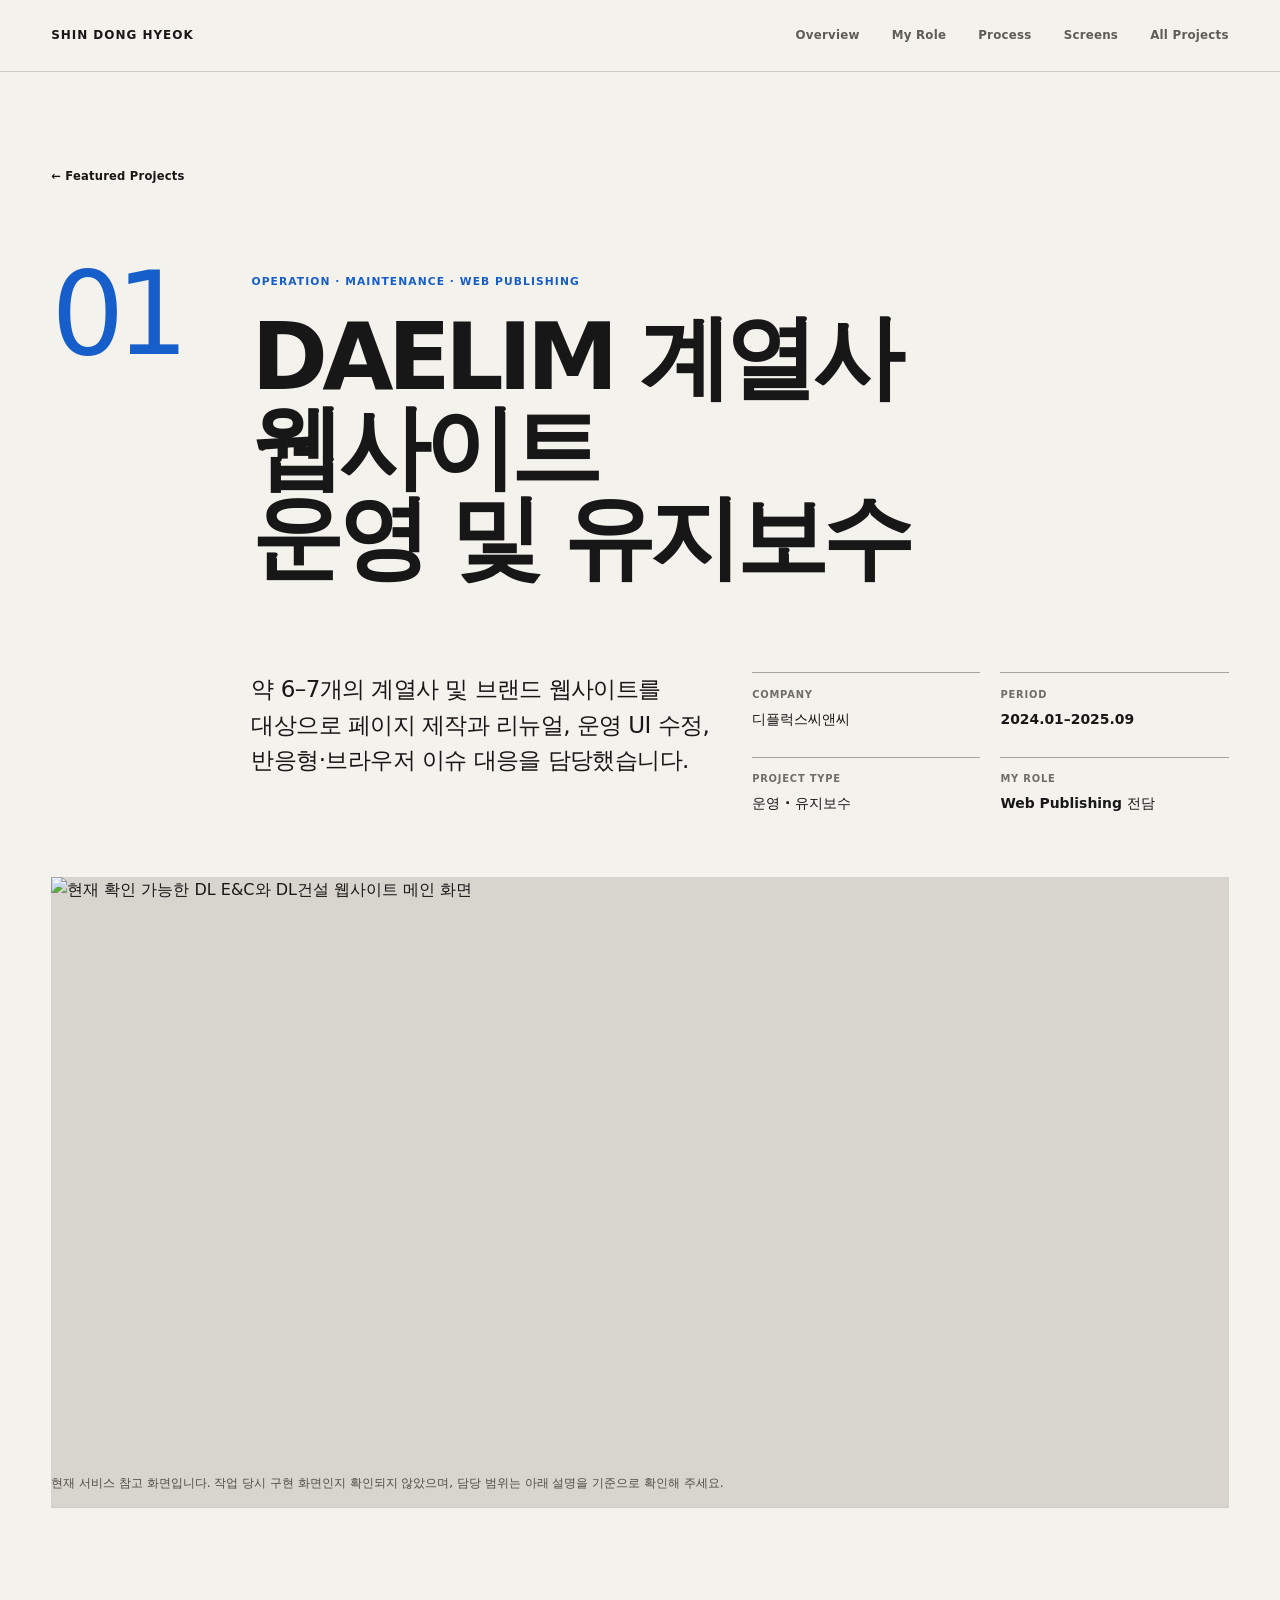
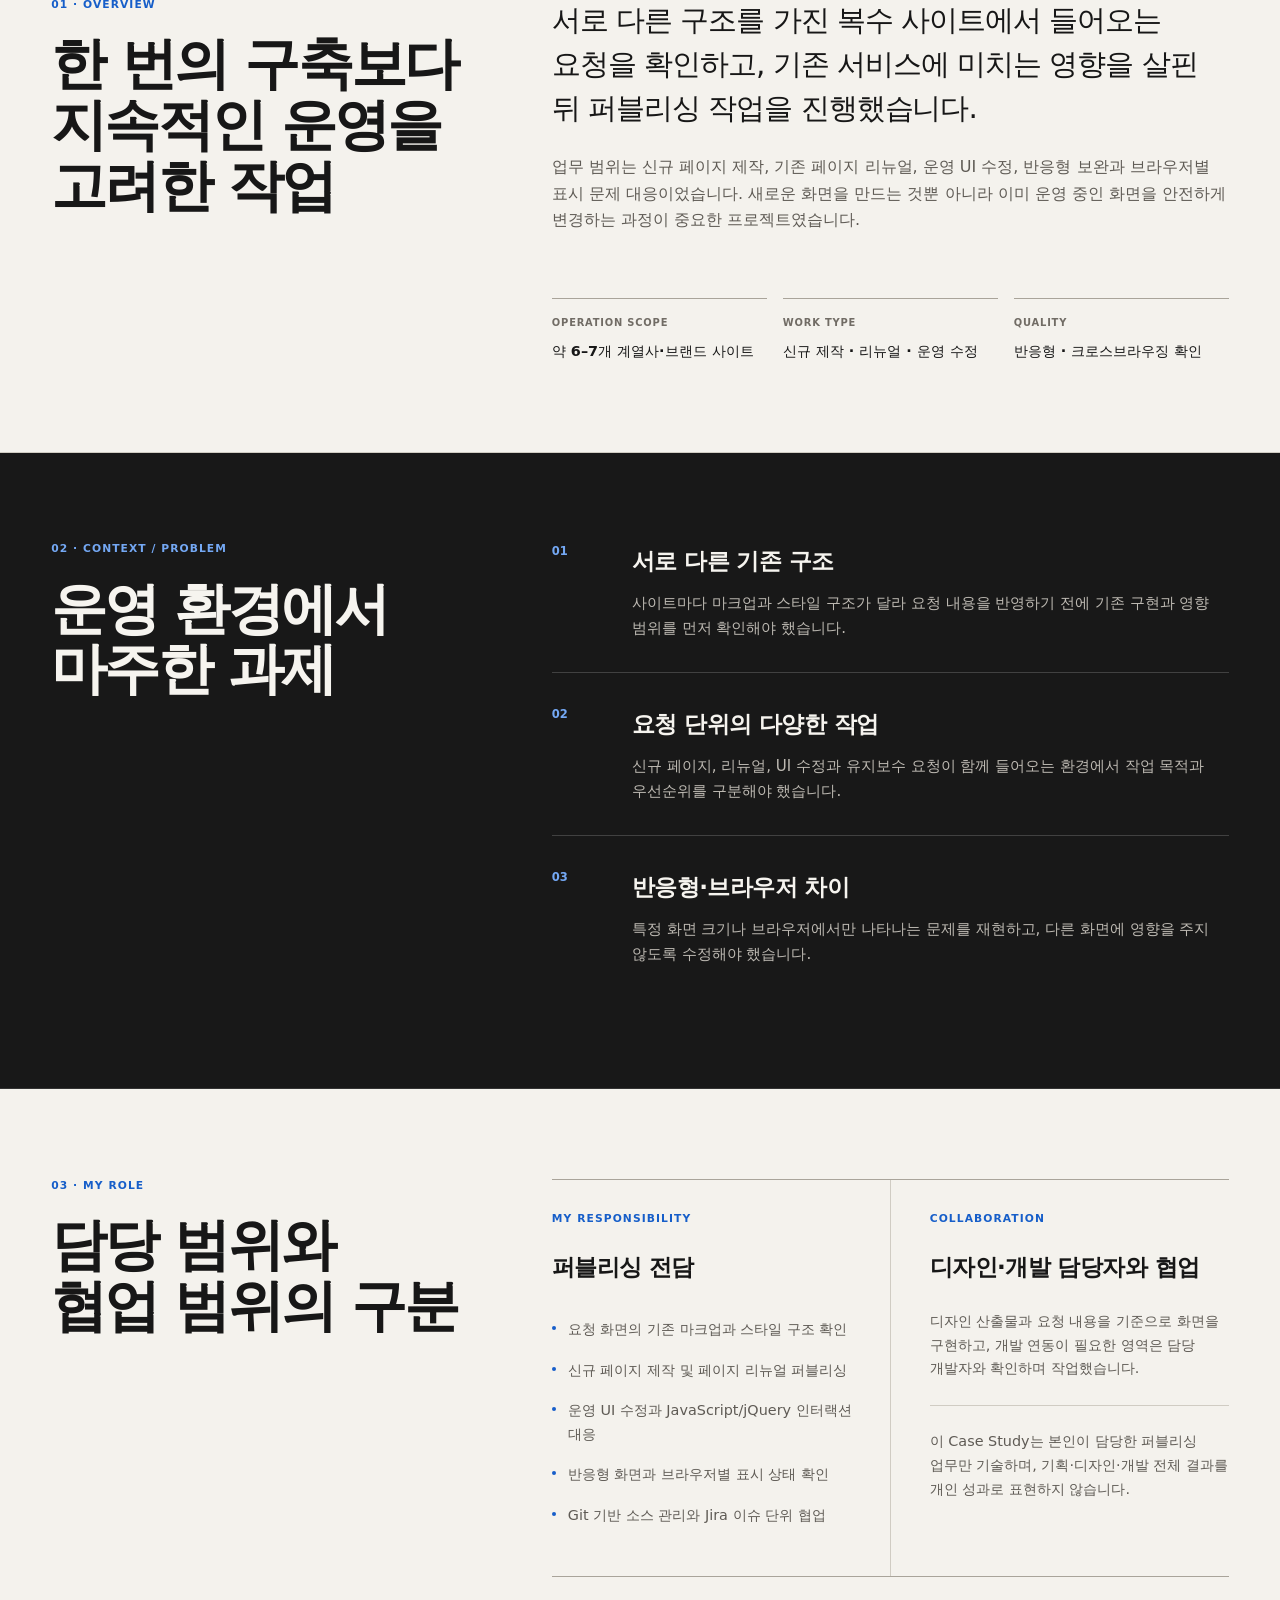
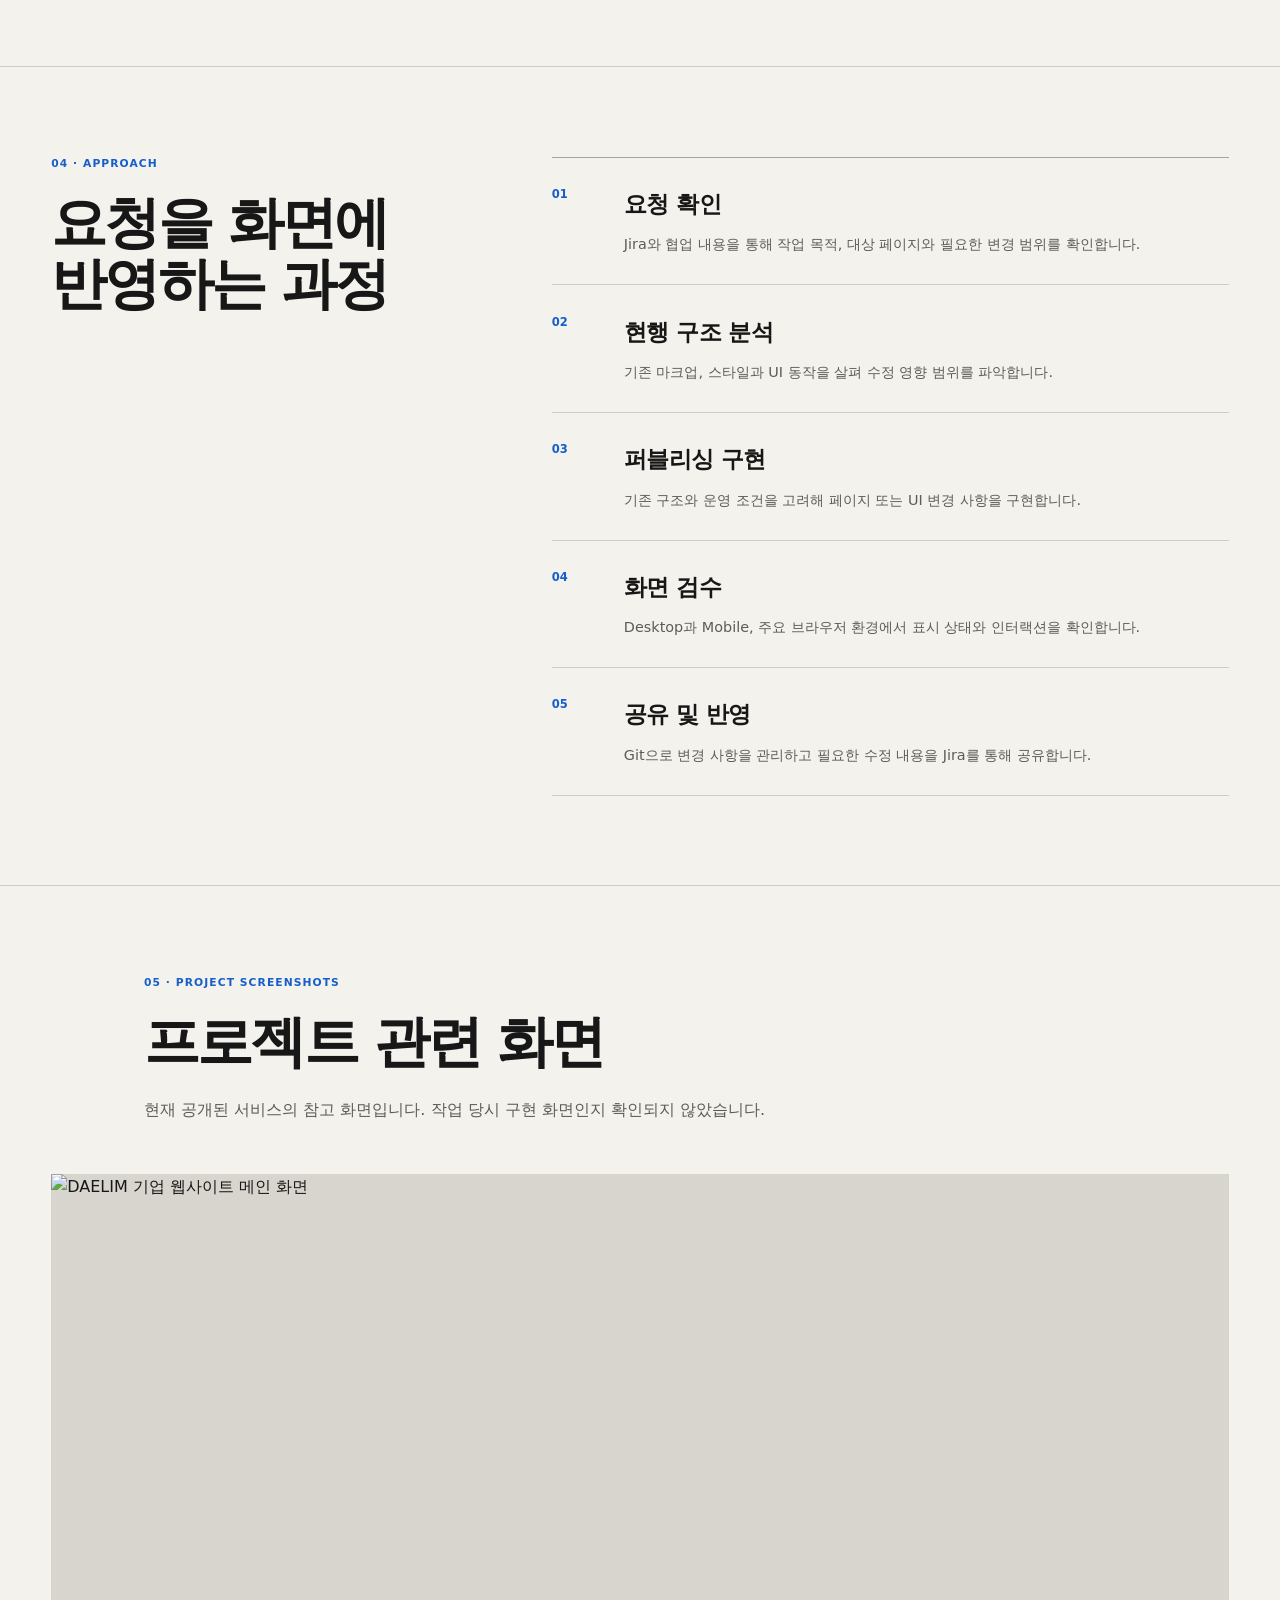
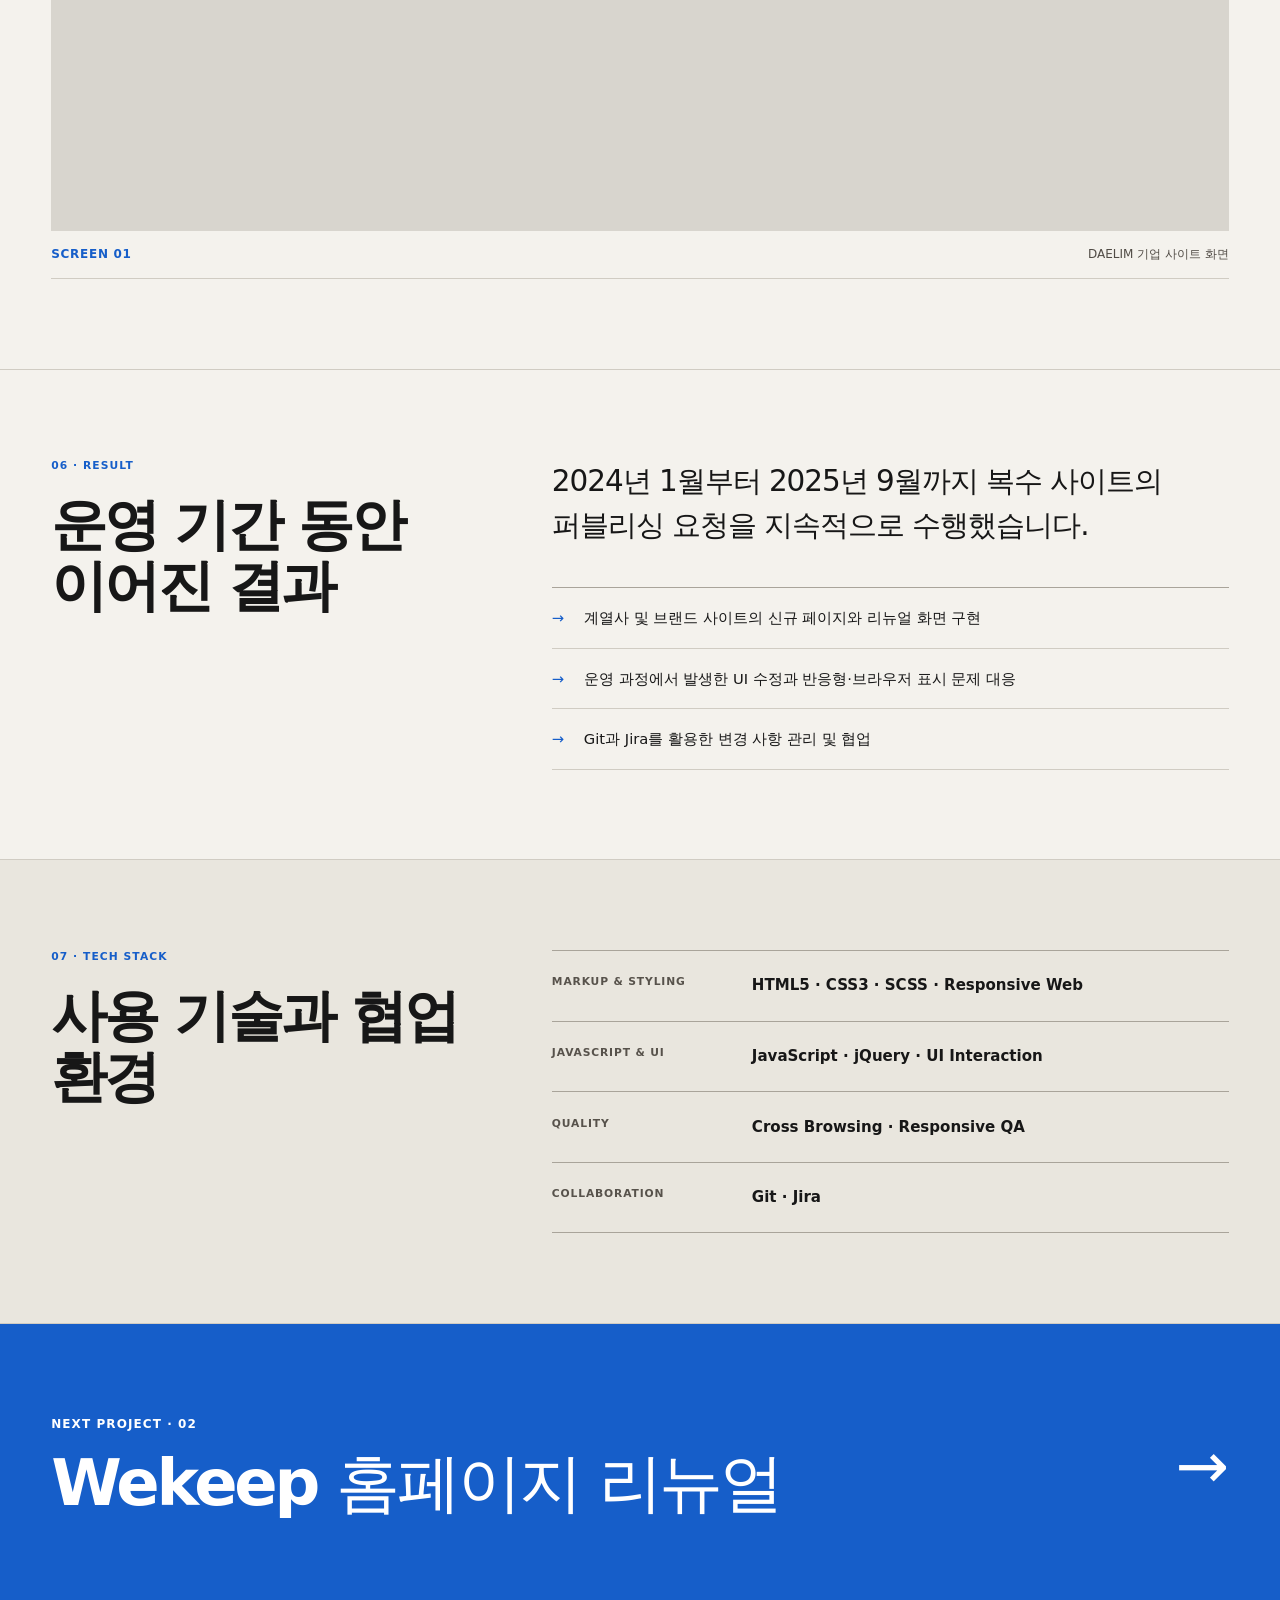
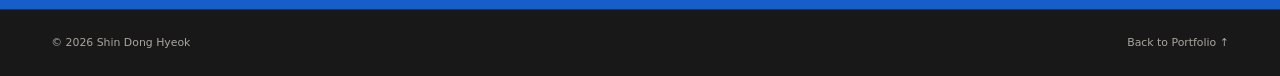
==== projects/dealim.html @ b8b217c2 "v1.0 - Portfolio renewal" ====
<!doctype html>
<html lang="ko" class="no-js">
<head>
  <meta charset="utf-8">
  <meta name="viewport" content="width=device-width, initial-scale=1">
  <title>DAELIM 계열사 웹사이트 운영 및 유지보수 | 신동혁 포트폴리오</title>
  <meta name="description" content="약 6–7개의 DAELIM 계열사 및 브랜드 웹사이트에서 운영 퍼블리싱, 신규 페이지 제작, 리뉴얼, UI 수정과 브라우저 이슈 대응을 담당한 사례입니다.">
  <meta name="robots" content="index,follow,max-image-preview:large">
  <meta name="theme-color" content="#f5f3ee">
  <link rel="canonical" href="https://madebyele.github.io/projects/dealim.html">
  <meta property="og:title" content="DAELIM 계열사 웹사이트 운영 및 유지보수">
  <meta property="og:description" content="복수 사이트의 운영 퍼블리싱과 UI 이슈 대응 사례">
  <meta property="og:type" content="article">
  <meta property="og:url" content="https://madebyele.github.io/projects/dealim.html">
  <meta property="og:site_name" content="신동혁 Web Publisher Portfolio">
  <meta property="og:locale" content="ko_KR">
  <meta property="og:image" content="https://madebyele.github.io/assets/pj001.jpg">
  <meta property="og:image:width" content="1600">
  <meta property="og:image:height" content="792">
  <meta property="og:image:alt" content="DAELIM 계열사 웹사이트 운영 프로젝트 대표 화면">
  <meta name="twitter:card" content="summary_large_image">
  <meta name="twitter:title" content="DAELIM 계열사 웹사이트 운영 및 유지보수">
  <meta name="twitter:description" content="운영 퍼블리싱, 페이지 제작과 리뉴얼, UI 및 브라우저 이슈 대응 사례">
  <meta name="twitter:image" content="https://madebyele.github.io/assets/pj001.jpg">
  <meta name="twitter:image:alt" content="DAELIM 계열사 웹사이트 운영 프로젝트 대표 화면">
  <link rel="icon" href="../favicon.ico">
  <link rel="preconnect" href="https://cdn.jsdelivr.net" crossorigin>
  <link rel="stylesheet" href="https://cdn.jsdelivr.net/gh/orioncactus/pretendard@v1.3.9/dist/web/variable/pretendardvariable.min.css">
  <link rel="stylesheet" href="../css/projects.css?v=20260923">
  <script>document.documentElement.classList.replace('no-js', 'js');</script>
  <script type="application/ld+json">
  {
    "@context": "https://schema.org",
    "@type": "CreativeWork",
    "name": "DAELIM 계열사 웹사이트 운영 및 유지보수",
    "url": "https://madebyele.github.io/projects/dealim.html",
    "description": "DAELIM 계열사 및 브랜드 웹사이트 운영 퍼블리싱 사례",
    "image": "https://madebyele.github.io/assets/pj001.jpg",
    "dateCreated": "2024-01",
    "dateModified": "2026-09-21",
    "inLanguage": "ko-KR",
    "keywords": ["웹 퍼블리싱", "운영 유지보수", "SCSS", "반응형", "크로스브라우징", "jQuery"],
    "author": {"@type": "Person", "name": "신동혁", "url": "https://madebyele.github.io/"}
  }
  </script>
</head>
<body class="case-study case-study--daelim">
  <a class="skip-nav" href="#project-content">본문 바로가기</a>

  <header class="case-header" id="mainNav">
    <div class="case-container case-header__inner">
      <a class="case-logo" href="../index.html" aria-label="신동혁 포트폴리오 홈">SHIN DONG HYEOK</a>
      <nav class="case-nav" aria-label="프로젝트 페이지 메뉴">
        <a href="#overview">Overview</a><a href="#role">My Role</a><a href="#process">Process</a><a href="#screens">Screens</a><a href="../index.html#featured">All Projects</a>
      </nav>
      <button class="nav-hamburger" id="hamburger" type="button" aria-expanded="false" aria-controls="navDrawer" aria-label="메뉴 열기"><span aria-hidden="true"></span><span aria-hidden="true"></span><span aria-hidden="true"></span></button>
    </div>
  </header>
  <nav class="nav-drawer" id="navDrawer" aria-label="모바일 프로젝트 메뉴" aria-hidden="true" inert>
    <div class="case-container"><ul><li><a href="#overview">Overview</a></li><li><a href="#role">My Role</a></li><li><a href="#process">Process</a></li><li><a href="#screens">Screens</a></li><li><a href="../index.html#featured">All Projects</a></li></ul></div>
  </nav>

  <main id="project-content">
    <section class="case-hero" aria-labelledby="case-title">
      <div class="case-container">
        <a class="case-back" href="../index.html#featured">← Featured Projects</a>
        <div class="case-hero__heading">
          <p class="case-number" aria-label="Featured project 01">01</p>
          <div><p class="case-eyebrow">Operation · Maintenance · Web Publishing</p><h1 id="case-title">DAELIM 계열사 웹사이트<br>운영 및 유지보수</h1></div>
        </div>
        <div class="case-hero__summary">
          <p>약 6–7개의 계열사 및 브랜드 웹사이트를 대상으로 페이지 제작과 리뉴얼, 운영 UI 수정, 반응형·브라우저 이슈 대응을 담당했습니다.</p>
          <dl class="case-meta" aria-label="프로젝트 기본 정보"><div><dt>Company</dt><dd>디플럭스씨앤씨</dd></div><div><dt>Period</dt><dd><time datetime="2024-01">2024.01</time>–<time datetime="2025-09">2025.09</time></dd></div><div><dt>Project Type</dt><dd>운영 · 유지보수</dd></div><div><dt>My Role</dt><dd>Web Publishing 전담</dd></div></dl>
        </div>
      </div>
      <figure class="case-hero__visual case-container-wide fade-up"><img src="../assets/pj001.jpg" width="1600" height="792" alt="현재 확인 가능한 DL E&amp;C와 DL건설 웹사이트 메인 화면" fetchpriority="high" decoding="async"><figcaption>현재 서비스 참고 화면입니다. 작업 당시 구현 화면인지 확인되지 않았으며, 담당 범위는 아래 설명을 기준으로 확인해 주세요.</figcaption></figure>
    </section>

    <section class="case-section" id="overview" aria-labelledby="overview-title">
      <div class="case-container case-section__grid">
        <div class="case-section__heading fade-up"><p class="case-section__index">01 · Overview</p><h2 id="overview-title">한 번의 구축보다<br>지속적인 운영을 고려한 작업</h2></div>
        <div class="case-section__content fade-up"><p class="case-lead">서로 다른 구조를 가진 복수 사이트에서 들어오는 요청을 확인하고, 기존 서비스에 미치는 영향을 살핀 뒤 퍼블리싱 작업을 진행했습니다.</p><p>업무 범위는 신규 페이지 제작, 기존 페이지 리뉴얼, 운영 UI 수정, 반응형 보완과 브라우저별 표시 문제 대응이었습니다. 새로운 화면을 만드는 것뿐 아니라 이미 운영 중인 화면을 안전하게 변경하는 과정이 중요한 프로젝트였습니다.</p><dl class="overview-facts"><div><dt>Operation Scope</dt><dd>약 6–7개 계열사·브랜드 사이트</dd></div><div><dt>Work Type</dt><dd>신규 제작 · 리뉴얼 · 운영 수정</dd></div><div><dt>Quality</dt><dd>반응형 · 크로스브라우징 확인</dd></div></dl></div>
      </div>
    </section>

    <section class="case-section case-section--dark" aria-labelledby="context-title">
      <div class="case-container case-section__grid">
        <div class="case-section__heading fade-up"><p class="case-section__index">02 · Context / Problem</p><h2 id="context-title">운영 환경에서 마주한 과제</h2></div>
        <ol class="challenge-list fade-up"><li><span>01</span><div><h3>서로 다른 기존 구조</h3><p>사이트마다 마크업과 스타일 구조가 달라 요청 내용을 반영하기 전에 기존 구현과 영향 범위를 먼저 확인해야 했습니다.</p></div></li><li><span>02</span><div><h3>요청 단위의 다양한 작업</h3><p>신규 페이지, 리뉴얼, UI 수정과 유지보수 요청이 함께 들어오는 환경에서 작업 목적과 우선순위를 구분해야 했습니다.</p></div></li><li><span>03</span><div><h3>반응형·브라우저 차이</h3><p>특정 화면 크기나 브라우저에서만 나타나는 문제를 재현하고, 다른 화면에 영향을 주지 않도록 수정해야 했습니다.</p></div></li></ol>
      </div>
    </section>

    <section class="case-section" id="role" aria-labelledby="role-title">
      <div class="case-container case-section__grid">
        <div class="case-section__heading fade-up"><p class="case-section__index">03 · My Role</p><h2 id="role-title">담당 범위와<br>협업 범위의 구분</h2></div>
        <div class="role-boundary fade-up"><section><p class="boundary-label">My Responsibility</p><h3>퍼블리싱 전담</h3><ul><li>요청 화면의 기존 마크업과 스타일 구조 확인</li><li>신규 페이지 제작 및 페이지 리뉴얼 퍼블리싱</li><li>운영 UI 수정과 JavaScript/jQuery 인터랙션 대응</li><li>반응형 화면과 브라우저별 표시 상태 확인</li><li>Git 기반 소스 관리와 Jira 이슈 단위 협업</li></ul></section><section><p class="boundary-label">Collaboration</p><h3>디자인·개발 담당자와 협업</h3><p>디자인 산출물과 요청 내용을 기준으로 화면을 구현하고, 개발 연동이 필요한 영역은 담당 개발자와 확인하며 작업했습니다.</p><p class="boundary-note">이 Case Study는 본인이 담당한 퍼블리싱 업무만 기술하며, 기획·디자인·개발 전체 결과를 개인 성과로 표현하지 않습니다.</p></section></div>
      </div>
    </section>

    <section class="case-section" id="process" aria-labelledby="process-title">
      <div class="case-container case-section__grid"><div class="case-section__heading fade-up"><p class="case-section__index">04 · Approach</p><h2 id="process-title">요청을 화면에 반영하는 과정</h2></div><ol class="process-list fade-up"><li><span>01</span><div><h3>요청 확인</h3><p>Jira와 협업 내용을 통해 작업 목적, 대상 페이지와 필요한 변경 범위를 확인합니다.</p></div></li><li><span>02</span><div><h3>현행 구조 분석</h3><p>기존 마크업, 스타일과 UI 동작을 살펴 수정 영향 범위를 파악합니다.</p></div></li><li><span>03</span><div><h3>퍼블리싱 구현</h3><p>기존 구조와 운영 조건을 고려해 페이지 또는 UI 변경 사항을 구현합니다.</p></div></li><li><span>04</span><div><h3>화면 검수</h3><p>Desktop과 Mobile, 주요 브라우저 환경에서 표시 상태와 인터랙션을 확인합니다.</p></div></li><li><span>05</span><div><h3>공유 및 반영</h3><p>Git으로 변경 사항을 관리하고 필요한 수정 내용을 Jira를 통해 공유합니다.</p></div></li></ol></div>
    </section>

    <section class="case-section case-screens" id="screens" aria-labelledby="screens-title">
      <div class="case-container case-section__heading case-section__heading--wide fade-up"><p class="case-section__index">05 · Project Screenshots</p><h2 id="screens-title">프로젝트 관련 화면</h2><p>현재 공개된 서비스의 참고 화면입니다. 작업 당시 구현 화면인지 확인되지 않았습니다.</p></div>
      <div class="case-container-wide screen-list"><figure class="screen-figure fade-up"><img src="../assets/pj002.jpg" width="1600" height="892" alt="DAELIM 기업 웹사이트 메인 화면" loading="lazy" decoding="async"><figcaption><span>Screen 01</span>DAELIM 기업 사이트 화면</figcaption></figure></div>
    </section>
    <section class="case-section" aria-labelledby="result-title"><div class="case-container case-section__grid"><div class="case-section__heading fade-up"><p class="case-section__index">06 · Result</p><h2 id="result-title">운영 기간 동안 이어진 결과</h2></div><div class="case-section__content fade-up"><p class="case-lead">2024년 1월부터 2025년 9월까지 복수 사이트의 퍼블리싱 요청을 지속적으로 수행했습니다.</p><ul class="result-list"><li>계열사 및 브랜드 사이트의 신규 페이지와 리뉴얼 화면 구현</li><li>운영 과정에서 발생한 UI 수정과 반응형·브라우저 표시 문제 대응</li><li>Git과 Jira를 활용한 변경 사항 관리 및 협업</li></ul></div></div></section>

    <section class="case-section case-section--muted" aria-labelledby="stack-title"><div class="case-container case-section__grid"><div class="case-section__heading fade-up"><p class="case-section__index">07 · Tech Stack</p><h2 id="stack-title">사용 기술과 협업 환경</h2></div><dl class="stack-list fade-up"><div><dt>Markup &amp; Styling</dt><dd>HTML5 · CSS3 · SCSS · Responsive Web</dd></div><div><dt>JavaScript &amp; UI</dt><dd>JavaScript · jQuery · UI Interaction</dd></div><div><dt>Quality</dt><dd>Cross Browsing · Responsive QA</dd></div><div><dt>Collaboration</dt><dd>Git · Jira</dd></div></dl></div></section>


    <nav class="next-case" aria-label="다음 프로젝트"><a class="case-container" href="./wekeep.html"><span>Next Project · 02</span><strong>Wekeep 홈페이지 리뉴얼</strong><i aria-hidden="true">→</i></a></nav>
  </main>

  <footer class="case-footer"><div class="case-container"><p>© <time class="current-year" datetime="2026">2026</time> Shin Dong Hyeok</p><a href="../index.html">Back to Portfolio ↑</a></div></footer>
  <script src="../js/projects.js?v=20260923"></script>
</body>
</html>
---- css/projects.css ----
@charset "UTF-8";
/* 26.02.26 New ver */

/* ══ TOKENS ══ */
*,
*::before,
*::after{
  box-sizing:border-box;
  margin:0;
  padding:0;
}
img,
svg{
  display:block;
  max-width:100%;
}
a{color:inherit}
:root{
  --bg:#f7fbff;
  --bg2:#eef7ff;
  --surface:#ffffff;
  --surface2:#edf7ff;
  --border:#d7e8f7;
  --accent:#0b6fae;
  --accent2:#1674a5;
  --focus:#6d28d9;
  --text:#18324a;
  --muted:#4d687f;
  --dim:#526f88;
  --font:'Pretendard Variable',Pretendard,-apple-system,BlinkMacSystemFont,system-ui,sans-serif;
  --mono:var(--font);
  --sans:var(--font);
  --display:var(--font);
  --px:clamp(1rem,4vw,3rem);
  --nav-h:60px;
}
html{scroll-behavior:smooth}
body{
  min-width:280px;
  overflow-x:hidden;
  background:var(--bg);
  color:var(--text);
  font-family:var(--sans);
  font-weight:300;
  line-height:1.7;
}
/* 키보드 접근성 */
.skip-nav{
  position:fixed;
  top:-100px;
  left:16px;
  z-index:10000;
  padding:.65rem 1rem;
  background:var(--accent);
  color:#fff;
  border-radius:6px;
  text-decoration:none;
  font-weight:700;
  transition:top .2s ease;
}
.skip-nav:focus{top:16px}
:where(a,button):focus-visible{
  outline:3px solid var(--focus);
  outline-offset:3px;
  border-radius:2px;
}
.nav-drawer ul a,footer span{font-weight:700}

/* ══ NAV ══ */
#mainNav{position:fixed;top:0;left:0;right:0;height:var(--nav-h);z-index:500;display:flex;justify-content:space-between;align-items:center;padding:0 var(--px);backdrop-filter:blur(14px);-webkit-backdrop-filter:blur(14px);background:rgba(255,255,255,.9);border-bottom:1px solid var(--border)}
.nav-hamburger{display:none;flex-direction:column;justify-content:center;gap:5px;width:36px;height:36px;cursor:pointer;background:none;border:none;padding:4px;z-index:301;flex-shrink:0}
.nav-hamburger span{display:block;height:2px;background:var(--text);border-radius:2px;transition:transform .3s,opacity .3s;transform-origin:center}
.nav-hamburger span:nth-child(1){width:24px}.nav-hamburger span:nth-child(2){width:18px}.nav-hamburger span:nth-child(3){width:24px}
.nav-hamburger.open span:nth-child(1){transform:translateY(7px) rotate(45deg);width:24px}
.nav-hamburger.open span:nth-child(2){opacity:0}
.nav-hamburger.open span:nth-child(3){transform:translateY(-7px) rotate(-45deg);width:24px}
.nav-drawer{display:none;position:fixed;top:var(--nav-h);left:0;right:0;bottom:0;overflow-y:auto;background:rgba(255,255,255,.98);border-bottom:1px solid var(--border);z-index:490;padding:1.5rem var(--px) 2.5rem;transform:translateY(-10px);opacity:0;transition:transform .3s,opacity .3s;pointer-events:none}
.nav-drawer.open{transform:translateY(0);opacity:1;pointer-events:all}
.nav-drawer ul{list-style:none;display:flex;flex-direction:column}
.nav-drawer ul li{border-bottom:1px solid var(--border)}.nav-drawer ul li:last-child{border-bottom:none}
.nav-drawer ul a{display:block;font-family:var(--mono);font-size:.85rem;color:var(--muted);text-decoration:none;letter-spacing:.12em;text-transform:uppercase;padding:1rem 0;transition:color .2s}
.nav-drawer ul a:hover{color:var(--accent)}

/* ══ FOOTER ══ */
footer{border-top:1px solid var(--border);padding:1.4rem var(--px);display:flex;justify-content:space-between;align-items:center;flex-wrap:wrap;gap:.5rem}
footer span{font-family:var(--mono);font-size:clamp(.58rem,1.2vw,.67rem);color:var(--dim);letter-spacing:.07em}

/* ══ FADE-UP ══ */
.fade-up.visible{animation:case-reveal .6s ease both}
@keyframes case-reveal{from{opacity:.65;transform:translateY(8px)}to{opacity:1;transform:none}}

/* 사용자 모션 설정 존중 */
@media (prefers-reduced-motion: reduce){
  html{scroll-behavior:auto}
  *,
  *::before,
  *::after{
    animation-duration:.01ms!important;
    animation-iteration-count:1!important;
    transition-duration:.01ms!important;
  }
  .fade-up.visible{animation:none}
}

/* ══ RESPONSIVE ══ */
@media(max-width:1023px){
  :root{--nav-h:56px}
  .nav-hamburger{display:flex}.nav-drawer{display:block}
}

/* ══════════════════════════════════════════════════════════════
   FEATURED PROJECT CASE STUDY — editorial detail page template
   Shared by DAELIM, Wekeep and Logistong detail pages.
   ══════════════════════════════════════════════════════════════ */
.case-study{
  --case-bg:#f4f2ed;
  --case-surface:#faf9f5;
  --case-muted:#e9e6de;
  --case-text:#171717;
  --case-sub:#5f5b55;
  --case-dim:#716c65;
  --case-line:#d0ccc3;
  --case-line-strong:#a9a49a;
  --case-accent:#165ec9;
  --case-dark:#181818;
  --case-inverse:#f6f4ef;
  --case-gutter:clamp(1.25rem,4vw,4rem);
  --case-section:clamp(4.5rem,7vw,7rem);
  background:var(--case-bg);
  color:var(--case-text);
  font-family:var(--font);
  font-weight:400;
  line-height:1.65;
}
.case-study::before{display:none}
.case-study *{box-sizing:border-box}
.case-study img{max-width:100%}
.case-study a{color:inherit}
.case-study :where(section,[id]){scroll-margin-top:6rem}
.case-study :focus-visible{outline:2px solid var(--case-accent);outline-offset:5px}
.case-study .next-case a:focus-visible{outline:3px solid #fff;outline-offset:-8px}
.case-study .case-container{width:min(100% - (var(--case-gutter) * 2),1440px);margin-inline:auto}
.case-study .case-container-wide{width:min(100% - (var(--case-gutter) * 2),1600px);margin-inline:auto}

/* header */
body.case-study #mainNav.case-header{
  position:sticky;top:0;z-index:100;height:72px;padding:0;
  background:rgba(244,242,237,.96);border-bottom:1px solid var(--case-line);
  backdrop-filter:blur(10px);box-shadow:none;
}
.case-header__inner{height:100%;display:flex;align-items:center;justify-content:space-between;gap:2rem}
.case-logo{font-size:.75rem;font-weight:700;letter-spacing:.08em;text-decoration:none;white-space:nowrap}
.case-nav{display:flex;align-items:center;gap:clamp(1.5rem,2.5vw,2.75rem)}
.case-nav a{position:relative;font-size:.74rem;font-weight:600;letter-spacing:.02em;text-decoration:none;color:var(--case-sub)}
.case-nav a::after{content:"";position:absolute;right:0;bottom:-.45rem;left:0;height:1px;background:currentColor;transform:scaleX(0);transform-origin:right;transition:transform .25s ease}
.case-nav a:hover{color:var(--case-text)}
.case-nav a:hover::after,.case-nav a:focus-visible::after{transform:scaleX(1);transform-origin:left}
.case-study .nav-hamburger{display:none;color:var(--case-text)}
.case-study .nav-hamburger span{background:currentColor}
body.case-study .nav-drawer{top:72px;background:var(--case-bg);border-bottom:1px solid var(--case-line);box-shadow:none}
body.case-study .nav-drawer ul{padding:1rem 0 1.5rem}
body.case-study .nav-drawer a{font-family:var(--font);font-size:1.1rem;font-weight:600;color:var(--case-text);border-color:var(--case-line);text-transform:none;letter-spacing:-.02em}

/* project hero */
.case-hero{padding:clamp(3rem,7vw,7rem) 0 0}
.case-back{display:inline-block;margin-bottom:clamp(3rem,7vw,6rem);font-size:.72rem;font-weight:650;letter-spacing:.02em;text-decoration:none;color:var(--case-sub)}
.case-back:hover{text-decoration:underline;text-underline-offset:.35em}
.case-hero__heading{display:grid;grid-template-columns:repeat(12,minmax(0,1fr));gap:0 1.5rem;align-items:start}
.case-number{grid-column:1/3;margin:-.06em 0 0;color:var(--case-accent);font-size:clamp(4.5rem,9vw,9rem);font-weight:300;line-height:.8;letter-spacing:-.075em;font-variant-numeric:tabular-nums}
.case-hero__heading>div{grid-column:3/13}
.case-eyebrow,.case-section__index,.boundary-label{margin:0 0 1.4rem;color:var(--case-accent);font-size:.67rem;font-weight:700;line-height:1.3;letter-spacing:.1em;text-transform:uppercase}
.case-hero h1{max-width:12ch;margin:0;font-size:clamp(3.4rem,7.2vw,7.7rem);font-weight:650;line-height:.98;letter-spacing:-.062em;word-break:keep-all}
.case-hero__summary{display:grid;grid-template-columns:repeat(12,minmax(0,1fr));gap:2rem 1.5rem;margin-top:clamp(4rem,7vw,7.5rem);padding-bottom:clamp(3rem,5vw,5rem)}
.case-hero__summary>p{grid-column:3/8;margin:0;font-size:clamp(1.15rem,1.8vw,1.65rem);font-weight:500;line-height:1.55;letter-spacing:-.025em;word-break:keep-all}
.case-meta{grid-column:8/13;display:grid;grid-template-columns:repeat(2,minmax(0,1fr));gap:1.75rem 1.25rem;margin:0}
.case-meta div{padding-top:.85rem;border-top:1px solid var(--case-line-strong)}
.case-meta dt{margin-bottom:.35rem;color:var(--case-dim);font-size:.62rem;font-weight:700;letter-spacing:.08em;text-transform:uppercase}
.case-meta dd{margin:0;font-size:.87rem;font-weight:550;line-height:1.45;word-break:keep-all}
.case-hero__visual{margin-bottom:0;background:#d8d5ce}
.case-hero__visual img{display:block;width:100%;height:auto;aspect-ratio:1600/792;object-fit:cover}
.case-study--wekeep .case-hero__visual img{aspect-ratio:1600/763;object-position:center top}
.case-study--logistong .case-hero__visual img{aspect-ratio:16/9;object-position:center top}
.case-hero__visual figcaption,.screen-figure figcaption{display:flex;justify-content:space-between;gap:1rem;margin:0;padding:.85rem 0;color:#514c46;font-size:.75rem;border-bottom:1px solid var(--case-line)}

/* shared section structure */
.case-section{padding:var(--case-section) 0;border-bottom:1px solid var(--case-line)}
.case-section--muted{background:var(--case-muted)}
.case-section--dark{background:var(--case-dark);color:var(--case-inverse);border-color:#333}
.case-section__grid{display:grid;grid-template-columns:repeat(12,minmax(0,1fr));gap:3rem 1.5rem}
.case-section__heading{grid-column:1/6}
.case-section__heading--wide{max-width:62rem}
.case-section__heading h2{max-width:12ch;margin:0;font-size:clamp(2.2rem,4.4vw,4.8rem);font-weight:620;line-height:1.08;letter-spacing:-.05em;word-break:keep-all}
.case-section__heading--wide h2{max-width:none}
.case-section__heading--wide>p:last-child{max-width:48rem;margin:1.5rem 0 0;color:var(--case-sub);font-size:1rem;word-break:keep-all}
.case-section__content{grid-column:6/13;max-width:55rem}
.case-section__content>p:not(.case-lead){max-width:45rem;margin:1.5rem 0 0;color:var(--case-sub);word-break:keep-all}
.case-lead{margin:0;font-size:clamp(1.3rem,2.3vw,2rem);font-weight:530;line-height:1.5;letter-spacing:-.035em;word-break:keep-all}
.case-section--dark .case-section__index{color:#74a8f4}
.case-section--dark p{color:#bdb9b2}

/* overview */
.overview-facts{display:grid;grid-template-columns:repeat(3,minmax(0,1fr));gap:1rem;margin:clamp(3rem,5vw,5rem) 0 0}
.overview-facts div{padding-top:1rem;border-top:1px solid var(--case-line-strong)}
.overview-facts dt{margin-bottom:.6rem;color:var(--case-dim);font-size:.62rem;font-weight:700;letter-spacing:.08em;text-transform:uppercase}
.overview-facts dd{margin:0;font-size:.9rem;font-weight:570;line-height:1.5;word-break:keep-all}

/* context / challenge */
.challenge-list{grid-column:6/13;margin:0;padding:0;list-style:none}
.challenge-list li{display:grid;grid-template-columns:4rem 1fr;gap:1rem;padding:2rem 0;border-top:1px solid #414141}
.challenge-list li:first-child{padding-top:0;border-top:0}
.challenge-list span,.process-list>li>span{color:#74a8f4;font-size:.72rem;font-weight:700;font-variant-numeric:tabular-nums}
.challenge-list h3,.process-list h3,.role-boundary h3{margin:0 0 .65rem;font-size:clamp(1.15rem,1.8vw,1.45rem);font-weight:620;letter-spacing:-.025em}
.challenge-list p{max-width:39rem;margin:0;font-size:.94rem;word-break:keep-all}

/* role boundary */
.role-boundary{grid-column:6/13;display:grid;grid-template-columns:repeat(2,minmax(0,1fr));border-top:1px solid var(--case-line-strong);border-bottom:1px solid var(--case-line-strong)}
.role-boundary>section{padding:2rem clamp(1.5rem,3vw,3rem) 2.5rem 0}
.role-boundary>section+section{padding-right:0;padding-left:clamp(1.5rem,3vw,3rem);border-left:1px solid var(--case-line)}
.role-boundary ul{margin:1.5rem 0 0;padding:0;list-style:none}
.role-boundary li{position:relative;padding:.52rem 0 .52rem 1rem;color:var(--case-sub);font-size:.9rem;word-break:keep-all}
.role-boundary li::before{content:"";position:absolute;top:1.02rem;left:0;width:4px;height:4px;background:var(--case-accent);border-radius:50%}
.role-boundary section>p:not(.boundary-label){margin:1.5rem 0 0;color:var(--case-sub);font-size:.9rem;word-break:keep-all}
.role-boundary .boundary-note{padding-top:1.5rem;border-top:1px solid var(--case-line)}

/* approach */
.process-list{grid-column:6/13;margin:0;padding:0;list-style:none;border-top:1px solid var(--case-line-strong)}
.process-list li{display:grid;grid-template-columns:3.5rem 1fr;gap:1rem;padding:1.7rem 0;border-bottom:1px solid var(--case-line)}
.process-list>li>span{color:var(--case-accent)}
.process-list p{max-width:38rem;margin:0;color:var(--case-sub);font-size:.9rem;word-break:keep-all}

/* result / evidence */
.result-list{margin:2.5rem 0 0;padding:0;list-style:none;border-top:1px solid var(--case-line-strong)}
.result-list li{padding:1.1rem 0;border-bottom:1px solid var(--case-line);font-size:.92rem;word-break:keep-all}
.result-list li::before{content:"→";display:inline-block;width:2rem;color:var(--case-accent)}
/* stack */
.stack-list{grid-column:6/13;margin:0}
.stack-list div{display:grid;grid-template-columns:11rem 1fr;gap:1.5rem;padding:1.4rem 0;border-top:1px solid var(--case-line-strong)}
.stack-list div:last-child{border-bottom:1px solid var(--case-line-strong)}
.stack-list dt{color:#57524b;font-size:.67rem;font-weight:700;letter-spacing:.08em;text-transform:uppercase}
.stack-list dd{margin:0;font-size:.94rem;font-weight:550;word-break:keep-all}

/* screenshots */
.case-screens{border-bottom:1px solid var(--case-line)}
.screen-list{display:grid;gap:clamp(5rem,9vw,9rem);margin-top:clamp(2rem,4vw,4rem)}
.screen-figure{margin:0}
.screen-figure:nth-child(2){width:83.333%;margin-left:auto}
.screen-figure--portrait{width:min(100%,32rem);margin-left:auto}
.screen-figure img{display:block;width:100%;height:auto;background:#d8d5ce}
.screen-figure figcaption span{color:var(--case-accent);font-weight:700;letter-spacing:.06em;text-transform:uppercase}

/* next / footer */
.next-case{background:var(--case-accent);color:#fff}
.next-case a{display:grid;grid-template-columns:1fr auto;grid-template-areas:"label arrow" "title arrow";align-items:center;gap:.7rem 2rem;padding-top:clamp(3.5rem,7vw,7rem);padding-bottom:clamp(3.5rem,7vw,7rem);text-decoration:none}
.next-case span{grid-area:label;font-size:.75rem;font-weight:700;letter-spacing:.09em;text-transform:uppercase}
.next-case strong{grid-area:title;font-size:clamp(2rem,5vw,5.5rem);font-weight:570;line-height:1.08;letter-spacing:-.05em;word-break:keep-all}
.next-case i{grid-area:arrow;font-size:clamp(2rem,5vw,4.5rem);font-style:normal;transition:transform .25s ease}
.next-case a:hover i{transform:translateX(.35em)}
.case-footer{padding:1.5rem 0;background:var(--case-dark);color:#aaa69f;border-top:1px solid #303030}
.case-footer .case-container{display:flex;justify-content:space-between;gap:1rem}
.case-footer p,.case-footer a{margin:0;font-size:.68rem;text-decoration:none}
.case-footer a:hover{color:#fff;text-decoration:underline;text-underline-offset:.3em}

@media(max-width:1023px){
  body.case-study #mainNav.case-header{height:60px}
  .case-study .case-nav{display:none}
  .case-study .nav-hamburger{display:flex}
  body.case-study .nav-drawer{top:60px}
  .case-number{grid-column:1/3}
  .case-hero__heading>div{grid-column:3/13}
  .case-hero__summary>p{grid-column:3/9}
  .case-meta{grid-column:3/13;margin-top:1rem}
  .case-section__heading{grid-column:1/5}
  .case-section__content,.challenge-list,.role-boundary,.process-list,.stack-list{grid-column:5/13}
}

@media(max-width:767px){
  .case-study{--case-section:3.75rem;--case-gutter:1.25rem}
  .case-logo{font-size:.69rem}
  .case-study .nav-hamburger{width:44px;height:44px;padding:8px}
  .case-hero{padding-top:2rem}
  .case-back{display:inline-flex;align-items:center;min-height:44px;margin-bottom:3rem;padding-block:.5rem}
  .case-hero__heading{display:block}
  .case-number{margin:0 0 2rem;font-size:3.5rem;line-height:.8}
  .case-eyebrow{margin-bottom:1rem}
  .case-hero h1{font-size:clamp(2.5rem,12vw,3.7rem);line-height:1.05}
  .case-hero h1 br{display:block}
  .case-hero__summary{display:block;margin-top:3rem;padding-bottom:2.5rem}
  .case-hero__summary>p{font-size:1.0625rem;line-height:1.65}
  .case-meta{grid-template-columns:repeat(2,minmax(0,1fr));gap:1.5rem .9rem;margin-top:2.5rem}
  .case-meta div{min-height:4.8rem}
  .case-hero__visual{width:100%}
  .case-hero__visual img{aspect-ratio:auto}
  .case-study--wekeep .case-hero__visual img,
  .case-study--logistong .case-hero__visual img{aspect-ratio:auto}
  .case-hero__visual figcaption{padding-inline:var(--case-gutter)}
  .case-section__grid{display:block}
  .case-section__heading{margin-bottom:2.75rem}
  .case-section__heading h2{font-size:clamp(2rem,9vw,2.75rem);line-height:1.12}
  .case-section__content{max-width:none}
  .overview-facts{grid-template-columns:1fr;margin-top:3.5rem}
  .overview-facts div{padding:1rem 0}
  .challenge-list li{grid-template-columns:2.5rem 1fr;padding:1.6rem 0}
  .role-boundary{grid-template-columns:1fr}
  .role-boundary>section{padding:1.75rem 0 2rem}
  .role-boundary>section+section{padding:2rem 0;border-top:1px solid var(--case-line);border-left:0}
  .process-list li{grid-template-columns:2.5rem 1fr}
  .stack-list div{grid-template-columns:1fr;gap:.5rem}
  .screen-list{gap:3.75rem;margin-top:3rem}
  .screen-figure:nth-child(2){width:100%}
  .screen-figure--portrait{width:min(100%,28rem);margin-inline:auto}
  .screen-figure figcaption{display:block;line-height:1.6}
  .screen-figure figcaption span{display:block;margin-bottom:.2rem}
  .next-case a{grid-template-columns:1fr auto;padding-top:4rem;padding-bottom:4rem}
  .next-case strong{font-size:clamp(1.9rem,8.5vw,2.75rem);line-height:1.15}
  .case-footer .case-container{display:block}
  .case-footer a{display:inline-flex;align-items:center;min-height:44px;margin-top:.35rem;padding-block:.5rem}
  .challenge-list p,.role-boundary li,.role-boundary section>p:not(.boundary-label),
  .process-list p,.result-list li{font-size:.95rem;line-height:1.7}
  .fade-up.visible{animation:none}
}

@media(max-width:479px){
  .case-meta{grid-template-columns:repeat(2,minmax(0,1fr))}
  .case-meta div{min-height:0}
  .case-hero__visual figcaption{display:block}
  .next-case i{font-size:2rem}
}

@media(prefers-reduced-motion:reduce){
  .case-nav a::after,.next-case i{transition:none}
}
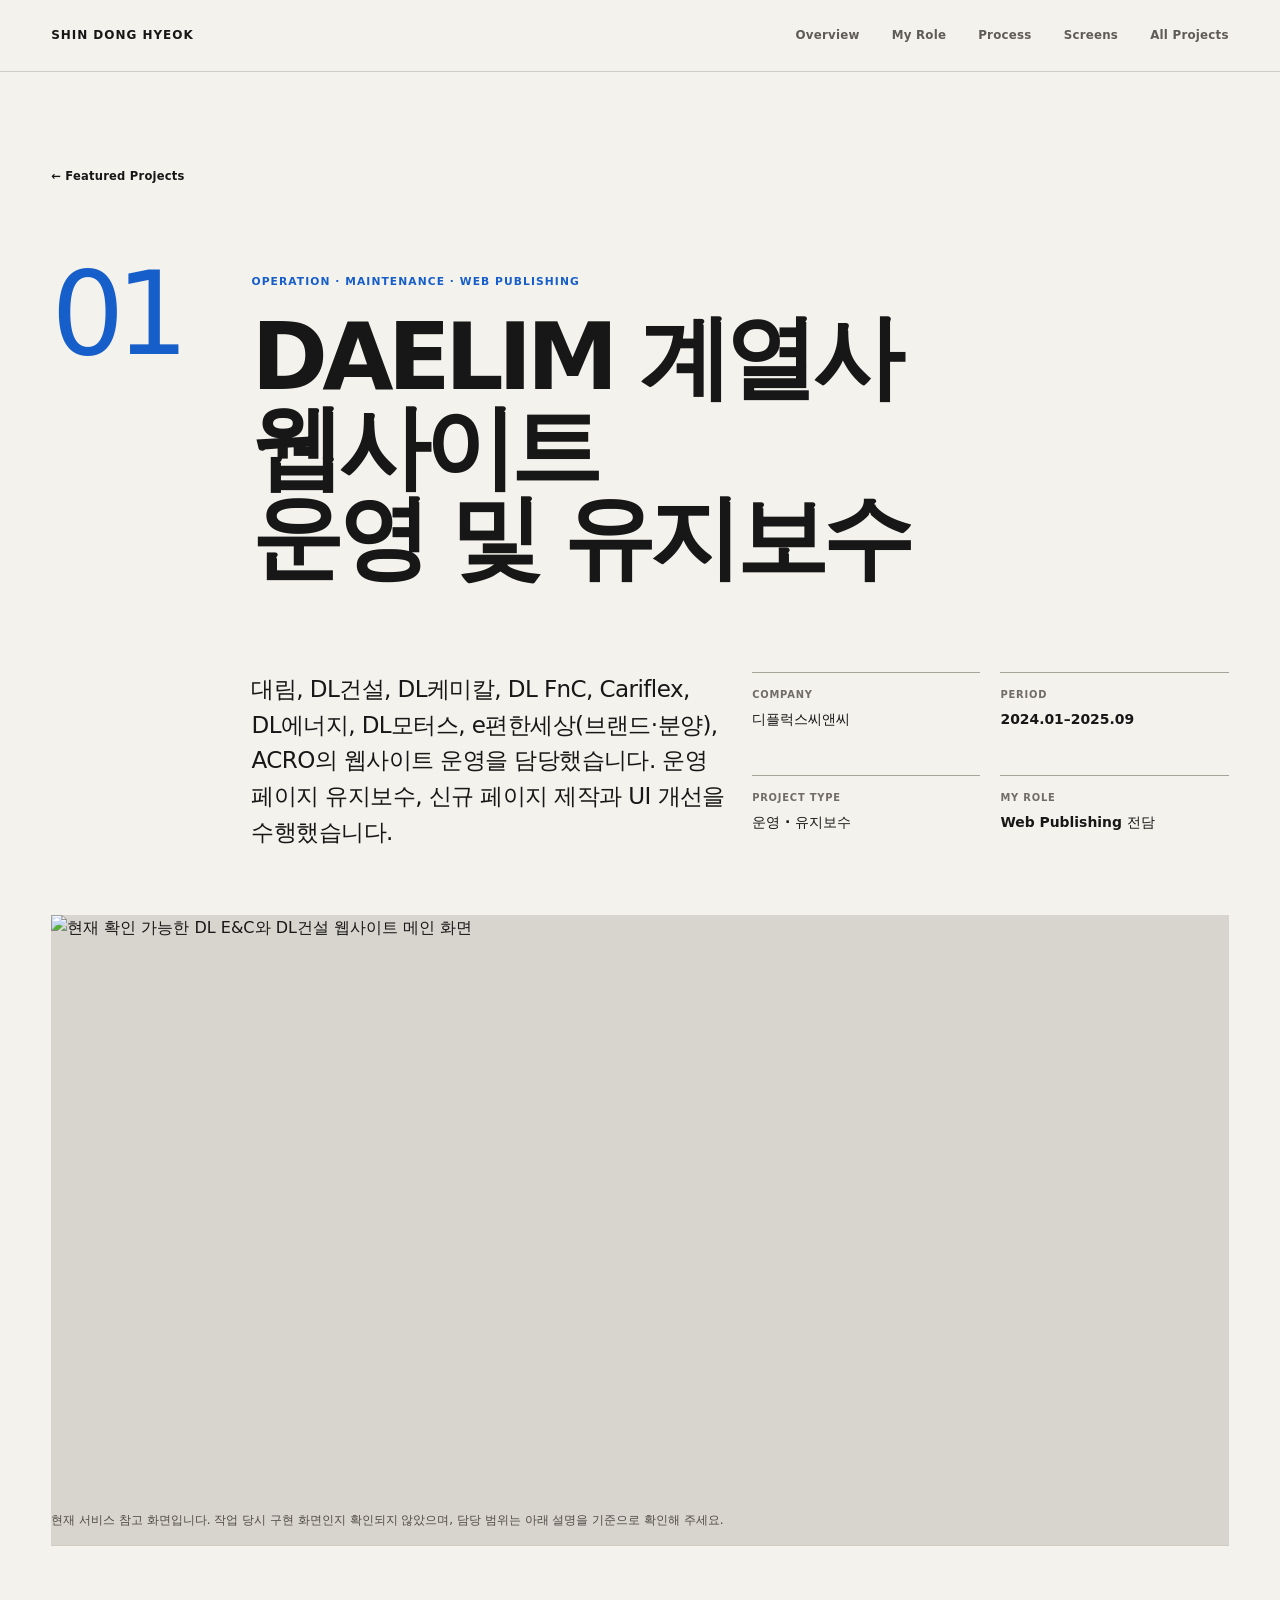
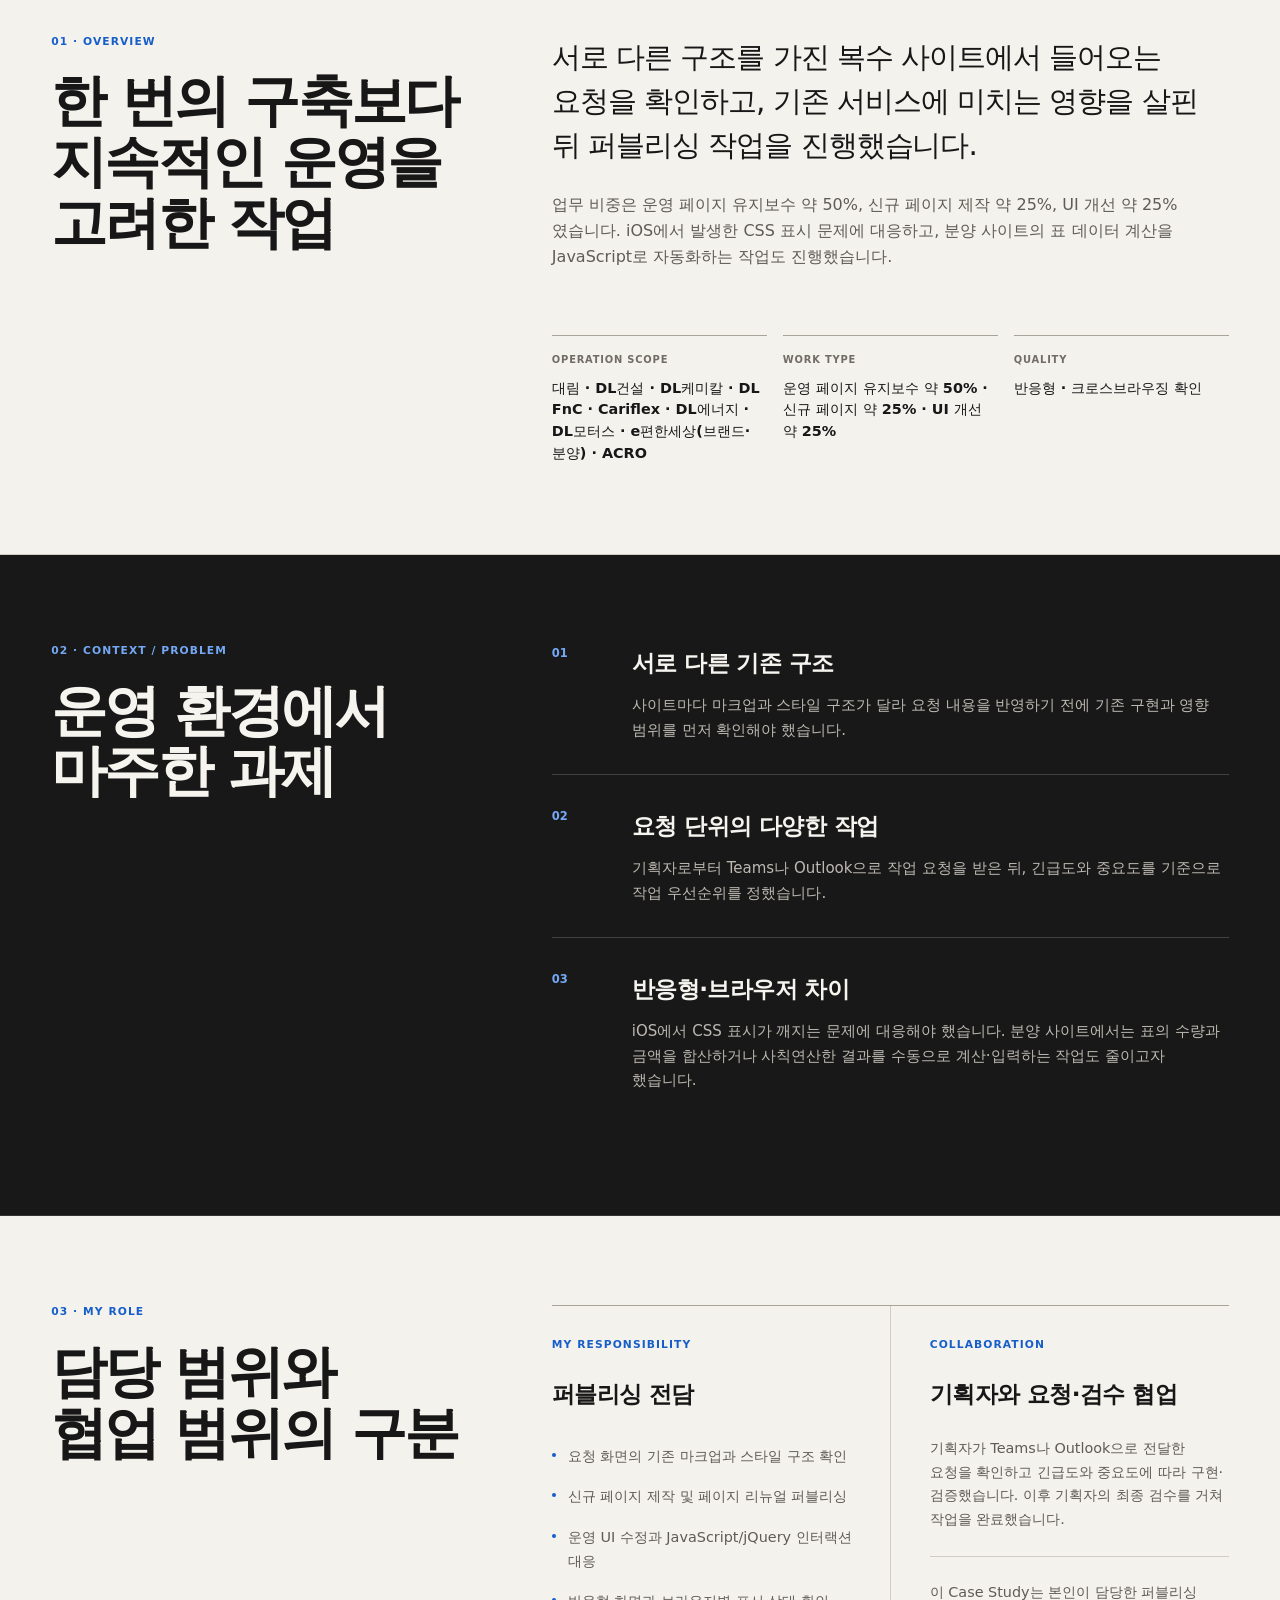
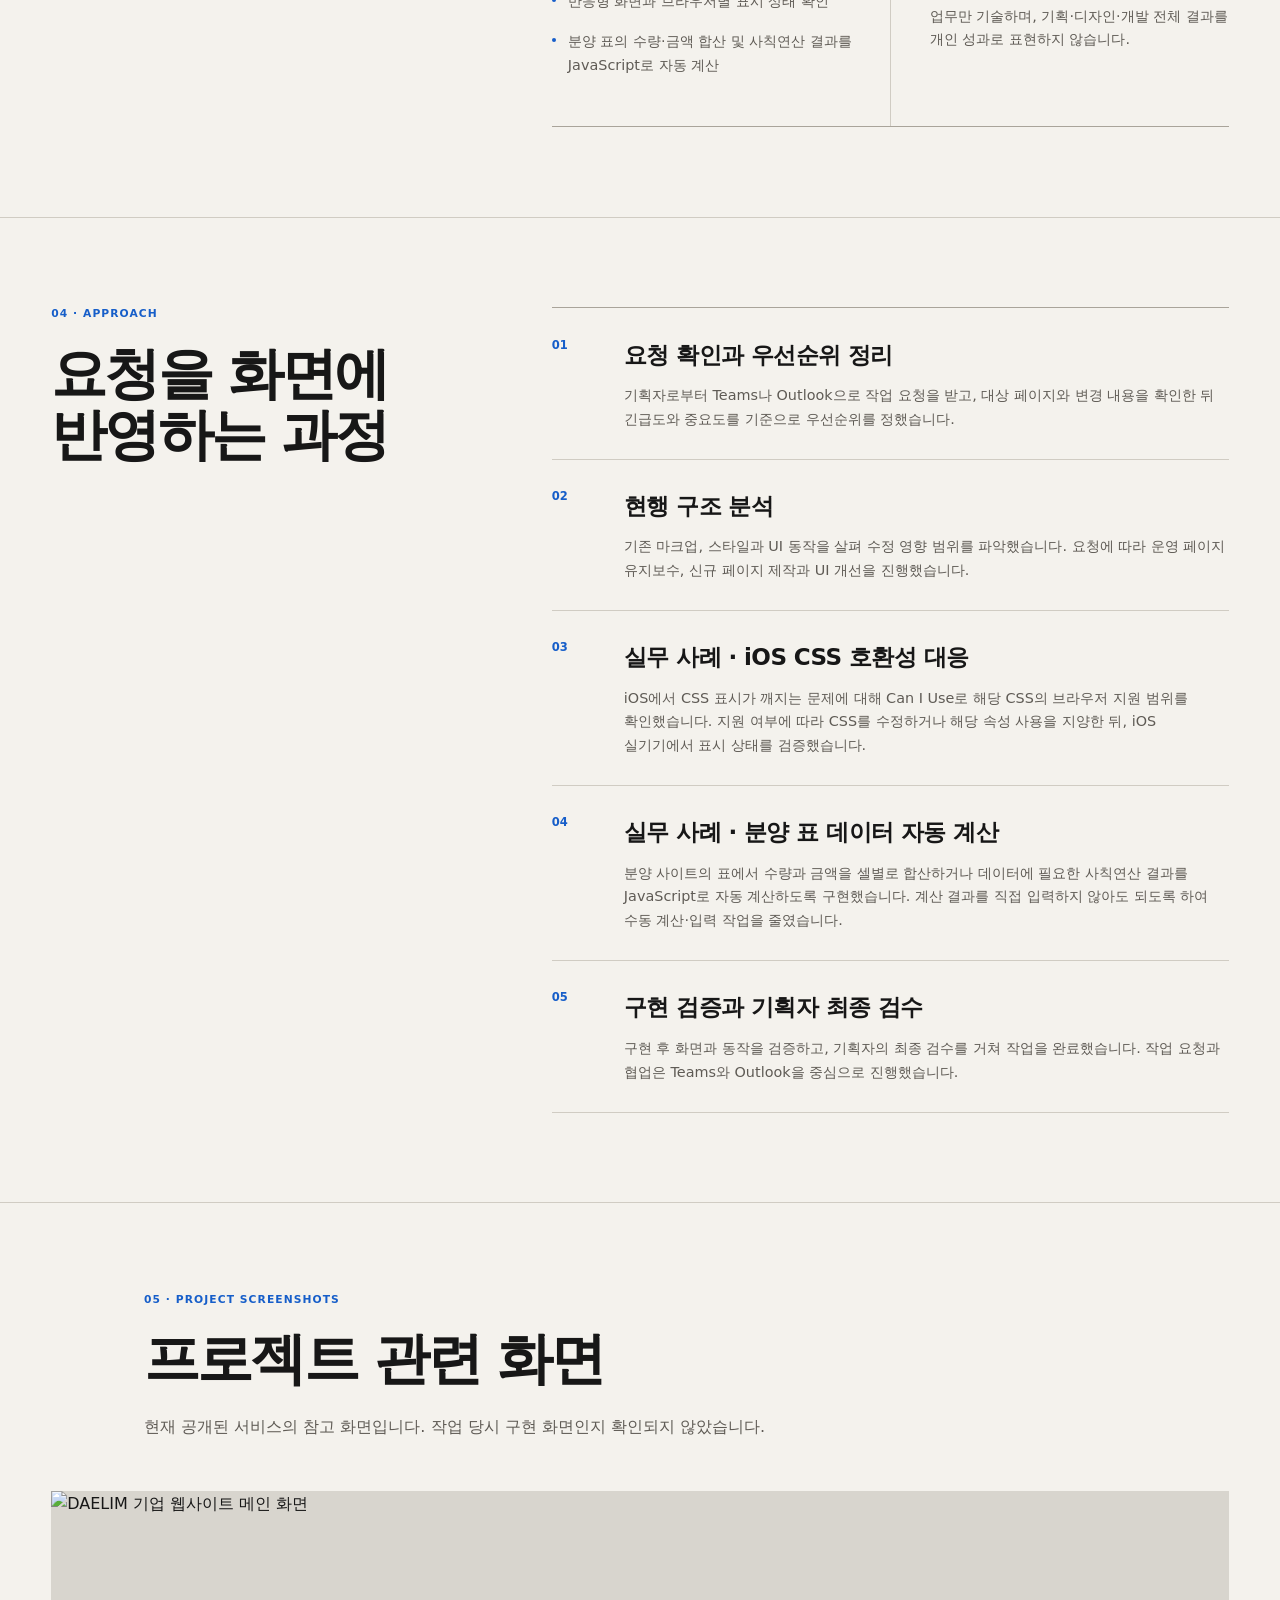
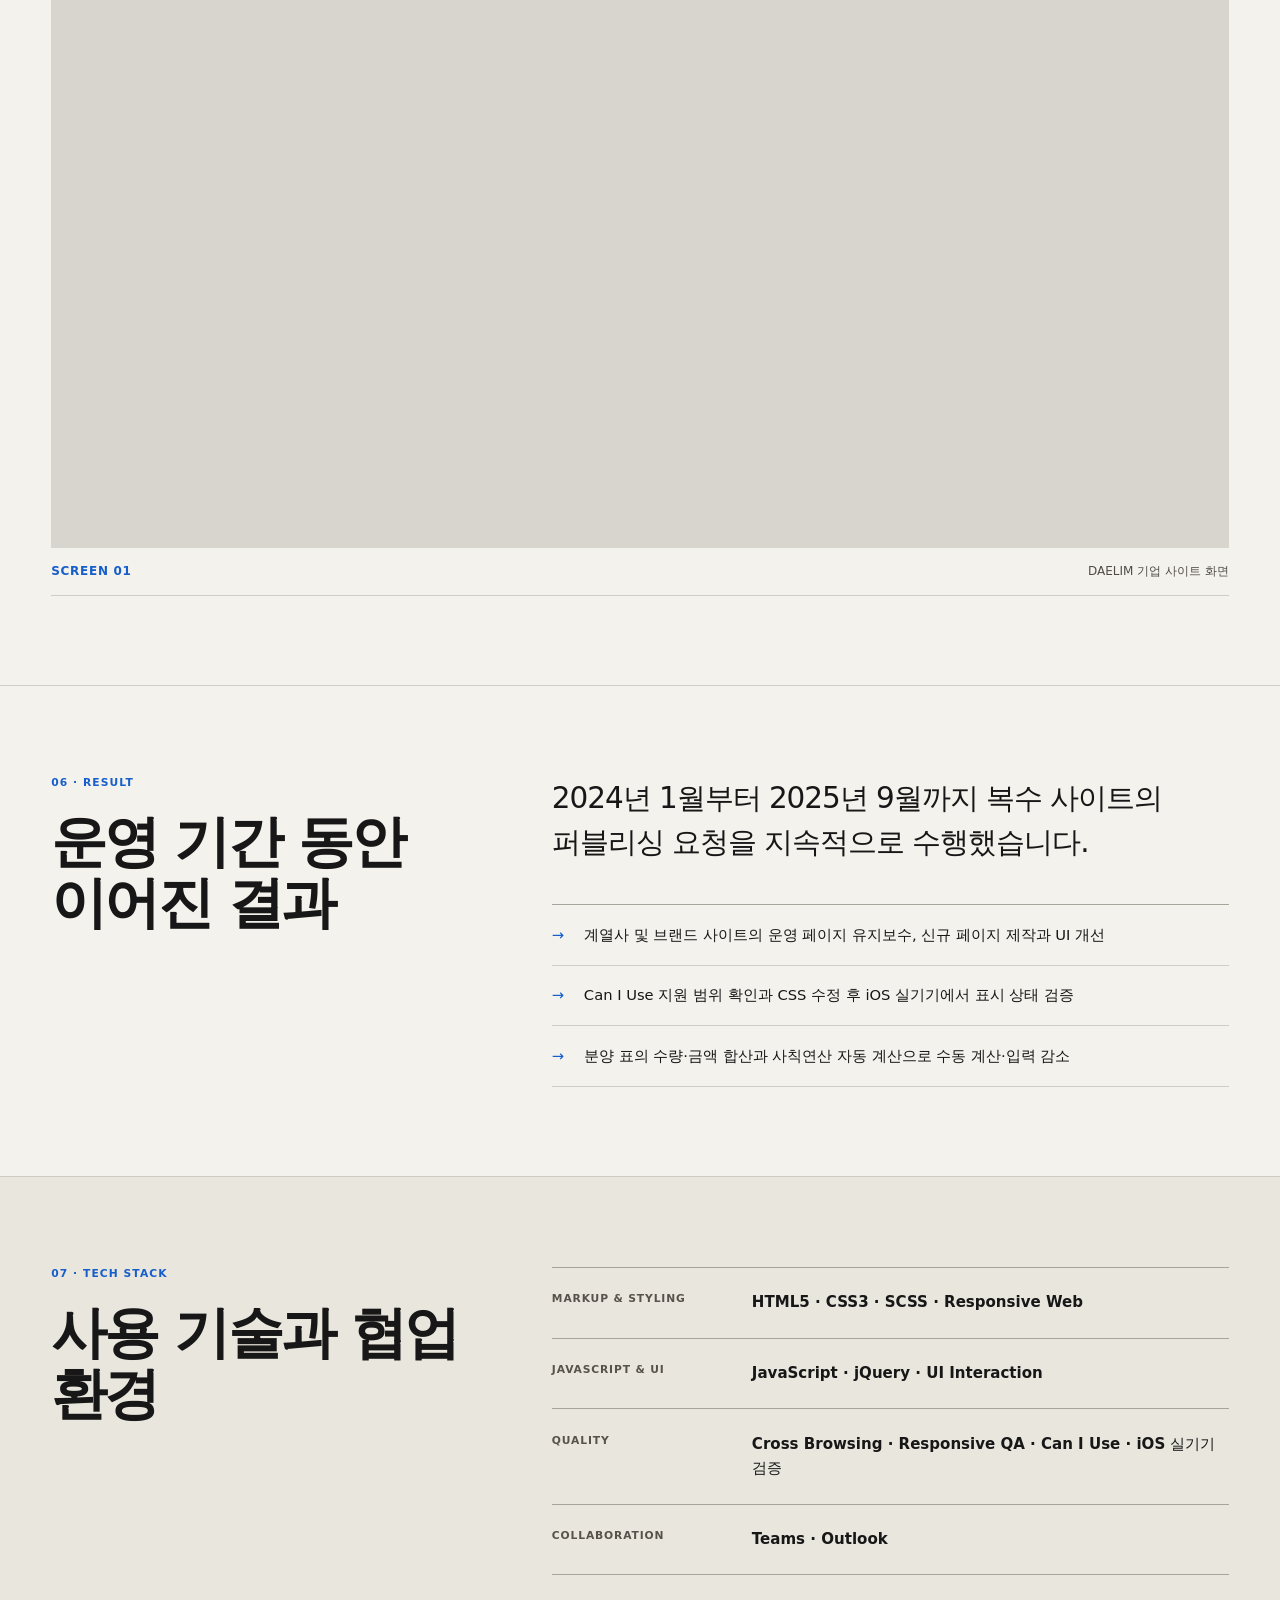
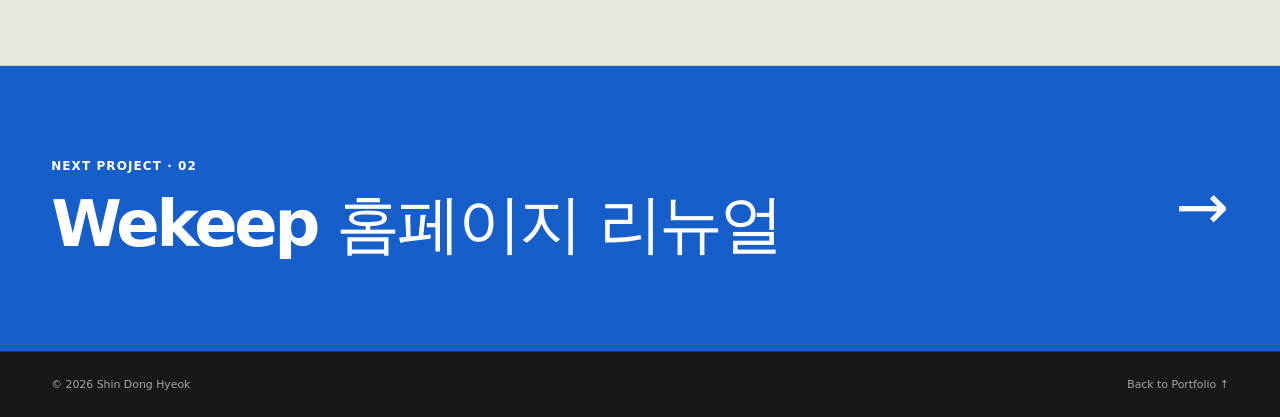
==== commit 54facab3: "docs: enrich DAELIM case study with verified experience" ====
--- a/projects/dealim.html
+++ b/projects/dealim.html
@@ -4,7 +4,7 @@
   <meta charset="utf-8">
   <meta name="viewport" content="width=device-width, initial-scale=1">
   <title>DAELIM 계열사 웹사이트 운영 및 유지보수 | 신동혁 포트폴리오</title>
-  <meta name="description" content="약 6–7개의 DAELIM 계열사 및 브랜드 웹사이트에서 운영 퍼블리싱, 신규 페이지 제작, 리뉴얼, UI 수정과 브라우저 이슈 대응을 담당한 사례입니다.">
+  <meta name="description" content="대림과 DL 계열사 및 브랜드 웹사이트에서 운영 페이지 유지보수, 신규 페이지 제작, UI 개선, iOS CSS 호환성 대응과 JavaScript 표 데이터 자동 계산을 담당한 사례입니다.">
   <meta name="robots" content="index,follow,max-image-preview:large">
   <meta name="theme-color" content="#f5f3ee">
   <link rel="canonical" href="https://madebyele.github.io/projects/dealim.html">
@@ -69,7 +69,7 @@
           <div><p class="case-eyebrow">Operation · Maintenance · Web Publishing</p><h1 id="case-title">DAELIM 계열사 웹사이트<br>운영 및 유지보수</h1></div>
         </div>
         <div class="case-hero__summary">
-          <p>약 6–7개의 계열사 및 브랜드 웹사이트를 대상으로 페이지 제작과 리뉴얼, 운영 UI 수정, 반응형·브라우저 이슈 대응을 담당했습니다.</p>
+          <p>대림, DL건설, DL케미칼, DL FnC, Cariflex, DL에너지, DL모터스, e편한세상(브랜드·분양), ACRO의 웹사이트 운영을 담당했습니다. 운영 페이지 유지보수, 신규 페이지 제작과 UI 개선을 수행했습니다.</p>
           <dl class="case-meta" aria-label="프로젝트 기본 정보"><div><dt>Company</dt><dd>디플럭스씨앤씨</dd></div><div><dt>Period</dt><dd><time datetime="2024-01">2024.01</time>–<time datetime="2025-09">2025.09</time></dd></div><div><dt>Project Type</dt><dd>운영 · 유지보수</dd></div><div><dt>My Role</dt><dd>Web Publishing 전담</dd></div></dl>
         </div>
       </div>
@@ -79,35 +79,35 @@
     <section class="case-section" id="overview" aria-labelledby="overview-title">
       <div class="case-container case-section__grid">
         <div class="case-section__heading fade-up"><p class="case-section__index">01 · Overview</p><h2 id="overview-title">한 번의 구축보다<br>지속적인 운영을 고려한 작업</h2></div>
-        <div class="case-section__content fade-up"><p class="case-lead">서로 다른 구조를 가진 복수 사이트에서 들어오는 요청을 확인하고, 기존 서비스에 미치는 영향을 살핀 뒤 퍼블리싱 작업을 진행했습니다.</p><p>업무 범위는 신규 페이지 제작, 기존 페이지 리뉴얼, 운영 UI 수정, 반응형 보완과 브라우저별 표시 문제 대응이었습니다. 새로운 화면을 만드는 것뿐 아니라 이미 운영 중인 화면을 안전하게 변경하는 과정이 중요한 프로젝트였습니다.</p><dl class="overview-facts"><div><dt>Operation Scope</dt><dd>약 6–7개 계열사·브랜드 사이트</dd></div><div><dt>Work Type</dt><dd>신규 제작 · 리뉴얼 · 운영 수정</dd></div><div><dt>Quality</dt><dd>반응형 · 크로스브라우징 확인</dd></div></dl></div>
+        <div class="case-section__content fade-up"><p class="case-lead">서로 다른 구조를 가진 복수 사이트에서 들어오는 요청을 확인하고, 기존 서비스에 미치는 영향을 살핀 뒤 퍼블리싱 작업을 진행했습니다.</p><p>업무 비중은 운영 페이지 유지보수 약 50%, 신규 페이지 제작 약 25%, UI 개선 약 25%였습니다. iOS에서 발생한 CSS 표시 문제에 대응하고, 분양 사이트의 표 데이터 계산을 JavaScript로 자동화하는 작업도 진행했습니다.</p><dl class="overview-facts"><div><dt>Operation Scope</dt><dd>대림 · DL건설 · DL케미칼 · DL FnC · Cariflex · DL에너지 · DL모터스 · e편한세상(브랜드·분양) · ACRO</dd></div><div><dt>Work Type</dt><dd>운영 페이지 유지보수 약 50% · 신규 페이지 약 25% · UI 개선 약 25%</dd></div><div><dt>Quality</dt><dd>반응형 · 크로스브라우징 확인</dd></div></dl></div>
       </div>
     </section>
 
     <section class="case-section case-section--dark" aria-labelledby="context-title">
       <div class="case-container case-section__grid">
         <div class="case-section__heading fade-up"><p class="case-section__index">02 · Context / Problem</p><h2 id="context-title">운영 환경에서 마주한 과제</h2></div>
-        <ol class="challenge-list fade-up"><li><span>01</span><div><h3>서로 다른 기존 구조</h3><p>사이트마다 마크업과 스타일 구조가 달라 요청 내용을 반영하기 전에 기존 구현과 영향 범위를 먼저 확인해야 했습니다.</p></div></li><li><span>02</span><div><h3>요청 단위의 다양한 작업</h3><p>신규 페이지, 리뉴얼, UI 수정과 유지보수 요청이 함께 들어오는 환경에서 작업 목적과 우선순위를 구분해야 했습니다.</p></div></li><li><span>03</span><div><h3>반응형·브라우저 차이</h3><p>특정 화면 크기나 브라우저에서만 나타나는 문제를 재현하고, 다른 화면에 영향을 주지 않도록 수정해야 했습니다.</p></div></li></ol>
+        <ol class="challenge-list fade-up"><li><span>01</span><div><h3>서로 다른 기존 구조</h3><p>사이트마다 마크업과 스타일 구조가 달라 요청 내용을 반영하기 전에 기존 구현과 영향 범위를 먼저 확인해야 했습니다.</p></div></li><li><span>02</span><div><h3>요청 단위의 다양한 작업</h3><p>기획자로부터 Teams나 Outlook으로 작업 요청을 받은 뒤, 긴급도와 중요도를 기준으로 작업 우선순위를 정했습니다.</p></div></li><li><span>03</span><div><h3>반응형·브라우저 차이</h3><p>iOS에서 CSS 표시가 깨지는 문제에 대응해야 했습니다. 분양 사이트에서는 표의 수량과 금액을 합산하거나 사칙연산한 결과를 수동으로 계산·입력하는 작업도 줄이고자 했습니다.</p></div></li></ol>
       </div>
     </section>
 
     <section class="case-section" id="role" aria-labelledby="role-title">
       <div class="case-container case-section__grid">
         <div class="case-section__heading fade-up"><p class="case-section__index">03 · My Role</p><h2 id="role-title">담당 범위와<br>협업 범위의 구분</h2></div>
-        <div class="role-boundary fade-up"><section><p class="boundary-label">My Responsibility</p><h3>퍼블리싱 전담</h3><ul><li>요청 화면의 기존 마크업과 스타일 구조 확인</li><li>신규 페이지 제작 및 페이지 리뉴얼 퍼블리싱</li><li>운영 UI 수정과 JavaScript/jQuery 인터랙션 대응</li><li>반응형 화면과 브라우저별 표시 상태 확인</li><li>Git 기반 소스 관리와 Jira 이슈 단위 협업</li></ul></section><section><p class="boundary-label">Collaboration</p><h3>디자인·개발 담당자와 협업</h3><p>디자인 산출물과 요청 내용을 기준으로 화면을 구현하고, 개발 연동이 필요한 영역은 담당 개발자와 확인하며 작업했습니다.</p><p class="boundary-note">이 Case Study는 본인이 담당한 퍼블리싱 업무만 기술하며, 기획·디자인·개발 전체 결과를 개인 성과로 표현하지 않습니다.</p></section></div>
+        <div class="role-boundary fade-up"><section><p class="boundary-label">My Responsibility</p><h3>퍼블리싱 전담</h3><ul><li>요청 화면의 기존 마크업과 스타일 구조 확인</li><li>신규 페이지 제작 및 페이지 리뉴얼 퍼블리싱</li><li>운영 UI 수정과 JavaScript/jQuery 인터랙션 대응</li><li>반응형 화면과 브라우저별 표시 상태 확인</li><li>분양 표의 수량·금액 합산 및 사칙연산 결과를 JavaScript로 자동 계산</li></ul></section><section><p class="boundary-label">Collaboration</p><h3>기획자와 요청·검수 협업</h3><p>기획자가 Teams나 Outlook으로 전달한 요청을 확인하고 긴급도와 중요도에 따라 구현·검증했습니다. 이후 기획자의 최종 검수를 거쳐 작업을 완료했습니다.</p><p class="boundary-note">이 Case Study는 본인이 담당한 퍼블리싱 업무만 기술하며, 기획·디자인·개발 전체 결과를 개인 성과로 표현하지 않습니다.</p></section></div>
       </div>
     </section>
 
     <section class="case-section" id="process" aria-labelledby="process-title">
-      <div class="case-container case-section__grid"><div class="case-section__heading fade-up"><p class="case-section__index">04 · Approach</p><h2 id="process-title">요청을 화면에 반영하는 과정</h2></div><ol class="process-list fade-up"><li><span>01</span><div><h3>요청 확인</h3><p>Jira와 협업 내용을 통해 작업 목적, 대상 페이지와 필요한 변경 범위를 확인합니다.</p></div></li><li><span>02</span><div><h3>현행 구조 분석</h3><p>기존 마크업, 스타일과 UI 동작을 살펴 수정 영향 범위를 파악합니다.</p></div></li><li><span>03</span><div><h3>퍼블리싱 구현</h3><p>기존 구조와 운영 조건을 고려해 페이지 또는 UI 변경 사항을 구현합니다.</p></div></li><li><span>04</span><div><h3>화면 검수</h3><p>Desktop과 Mobile, 주요 브라우저 환경에서 표시 상태와 인터랙션을 확인합니다.</p></div></li><li><span>05</span><div><h3>공유 및 반영</h3><p>Git으로 변경 사항을 관리하고 필요한 수정 내용을 Jira를 통해 공유합니다.</p></div></li></ol></div>
+      <div class="case-container case-section__grid"><div class="case-section__heading fade-up"><p class="case-section__index">04 · Approach</p><h2 id="process-title">요청을 화면에 반영하는 과정</h2></div><ol class="process-list fade-up"><li><span>01</span><div><h3>요청 확인과 우선순위 정리</h3><p>기획자로부터 Teams나 Outlook으로 작업 요청을 받고, 대상 페이지와 변경 내용을 확인한 뒤 긴급도와 중요도를 기준으로 우선순위를 정했습니다.</p></div></li><li><span>02</span><div><h3>현행 구조 분석</h3><p>기존 마크업, 스타일과 UI 동작을 살펴 수정 영향 범위를 파악했습니다. 요청에 따라 운영 페이지 유지보수, 신규 페이지 제작과 UI 개선을 진행했습니다.</p></div></li><li><span>03</span><div><h3>실무 사례 · iOS CSS 호환성 대응</h3><p>iOS에서 CSS 표시가 깨지는 문제에 대해 Can I Use로 해당 CSS의 브라우저 지원 범위를 확인했습니다. 지원 여부에 따라 CSS를 수정하거나 해당 속성 사용을 지양한 뒤, iOS 실기기에서 표시 상태를 검증했습니다.</p></div></li><li><span>04</span><div><h3>실무 사례 · 분양 표 데이터 자동 계산</h3><p>분양 사이트의 표에서 수량과 금액을 셀별로 합산하거나 데이터에 필요한 사칙연산 결과를 JavaScript로 자동 계산하도록 구현했습니다. 계산 결과를 직접 입력하지 않아도 되도록 하여 수동 계산·입력 작업을 줄였습니다.</p></div></li><li><span>05</span><div><h3>구현 검증과 기획자 최종 검수</h3><p>구현 후 화면과 동작을 검증하고, 기획자의 최종 검수를 거쳐 작업을 완료했습니다. 작업 요청과 협업은 Teams와 Outlook을 중심으로 진행했습니다.</p></div></li></ol></div>
     </section>
 
     <section class="case-section case-screens" id="screens" aria-labelledby="screens-title">
       <div class="case-container case-section__heading case-section__heading--wide fade-up"><p class="case-section__index">05 · Project Screenshots</p><h2 id="screens-title">프로젝트 관련 화면</h2><p>현재 공개된 서비스의 참고 화면입니다. 작업 당시 구현 화면인지 확인되지 않았습니다.</p></div>
       <div class="case-container-wide screen-list"><figure class="screen-figure fade-up"><img src="../assets/pj002.jpg" width="1600" height="892" alt="DAELIM 기업 웹사이트 메인 화면" loading="lazy" decoding="async"><figcaption><span>Screen 01</span>DAELIM 기업 사이트 화면</figcaption></figure></div>
     </section>
-    <section class="case-section" aria-labelledby="result-title"><div class="case-container case-section__grid"><div class="case-section__heading fade-up"><p class="case-section__index">06 · Result</p><h2 id="result-title">운영 기간 동안 이어진 결과</h2></div><div class="case-section__content fade-up"><p class="case-lead">2024년 1월부터 2025년 9월까지 복수 사이트의 퍼블리싱 요청을 지속적으로 수행했습니다.</p><ul class="result-list"><li>계열사 및 브랜드 사이트의 신규 페이지와 리뉴얼 화면 구현</li><li>운영 과정에서 발생한 UI 수정과 반응형·브라우저 표시 문제 대응</li><li>Git과 Jira를 활용한 변경 사항 관리 및 협업</li></ul></div></div></section>
+    <section class="case-section" aria-labelledby="result-title"><div class="case-container case-section__grid"><div class="case-section__heading fade-up"><p class="case-section__index">06 · Result</p><h2 id="result-title">운영 기간 동안 이어진 결과</h2></div><div class="case-section__content fade-up"><p class="case-lead">2024년 1월부터 2025년 9월까지 복수 사이트의 퍼블리싱 요청을 지속적으로 수행했습니다.</p><ul class="result-list"><li>계열사 및 브랜드 사이트의 운영 페이지 유지보수, 신규 페이지 제작과 UI 개선</li><li>Can I Use 지원 범위 확인과 CSS 수정 후 iOS 실기기에서 표시 상태 검증</li><li>분양 표의 수량·금액 합산과 사칙연산 자동 계산으로 수동 계산·입력 감소</li></ul></div></div></section>
 
-    <section class="case-section case-section--muted" aria-labelledby="stack-title"><div class="case-container case-section__grid"><div class="case-section__heading fade-up"><p class="case-section__index">07 · Tech Stack</p><h2 id="stack-title">사용 기술과 협업 환경</h2></div><dl class="stack-list fade-up"><div><dt>Markup &amp; Styling</dt><dd>HTML5 · CSS3 · SCSS · Responsive Web</dd></div><div><dt>JavaScript &amp; UI</dt><dd>JavaScript · jQuery · UI Interaction</dd></div><div><dt>Quality</dt><dd>Cross Browsing · Responsive QA</dd></div><div><dt>Collaboration</dt><dd>Git · Jira</dd></div></dl></div></section>
+    <section class="case-section case-section--muted" aria-labelledby="stack-title"><div class="case-container case-section__grid"><div class="case-section__heading fade-up"><p class="case-section__index">07 · Tech Stack</p><h2 id="stack-title">사용 기술과 협업 환경</h2></div><dl class="stack-list fade-up"><div><dt>Markup &amp; Styling</dt><dd>HTML5 · CSS3 · SCSS · Responsive Web</dd></div><div><dt>JavaScript &amp; UI</dt><dd>JavaScript · jQuery · UI Interaction</dd></div><div><dt>Quality</dt><dd>Cross Browsing · Responsive QA · Can I Use · iOS 실기기 검증</dd></div><div><dt>Collaboration</dt><dd>Teams · Outlook</dd></div></dl></div></section>
 
 
     <nav class="next-case" aria-label="다음 프로젝트"><a class="case-container" href="./wekeep.html"><span>Next Project · 02</span><strong>Wekeep 홈페이지 리뉴얼</strong><i aria-hidden="true">→</i></a></nav>
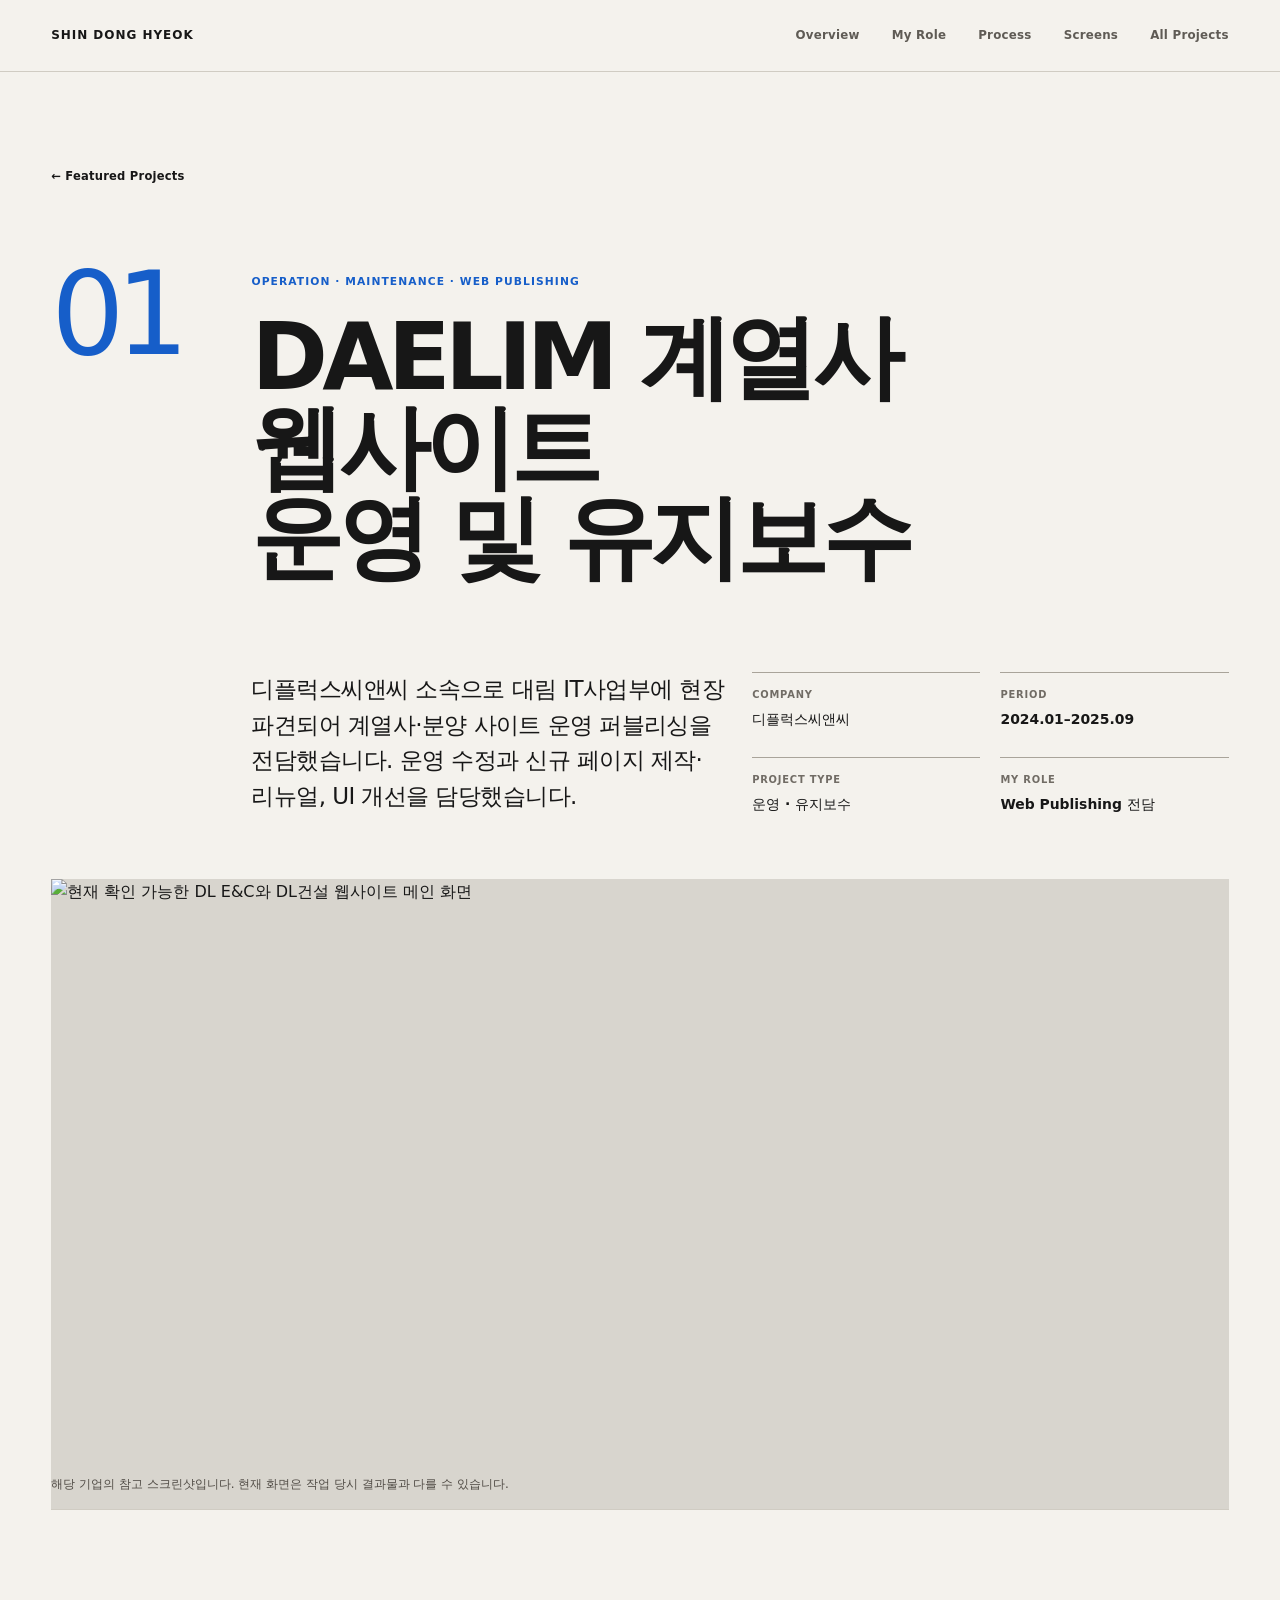
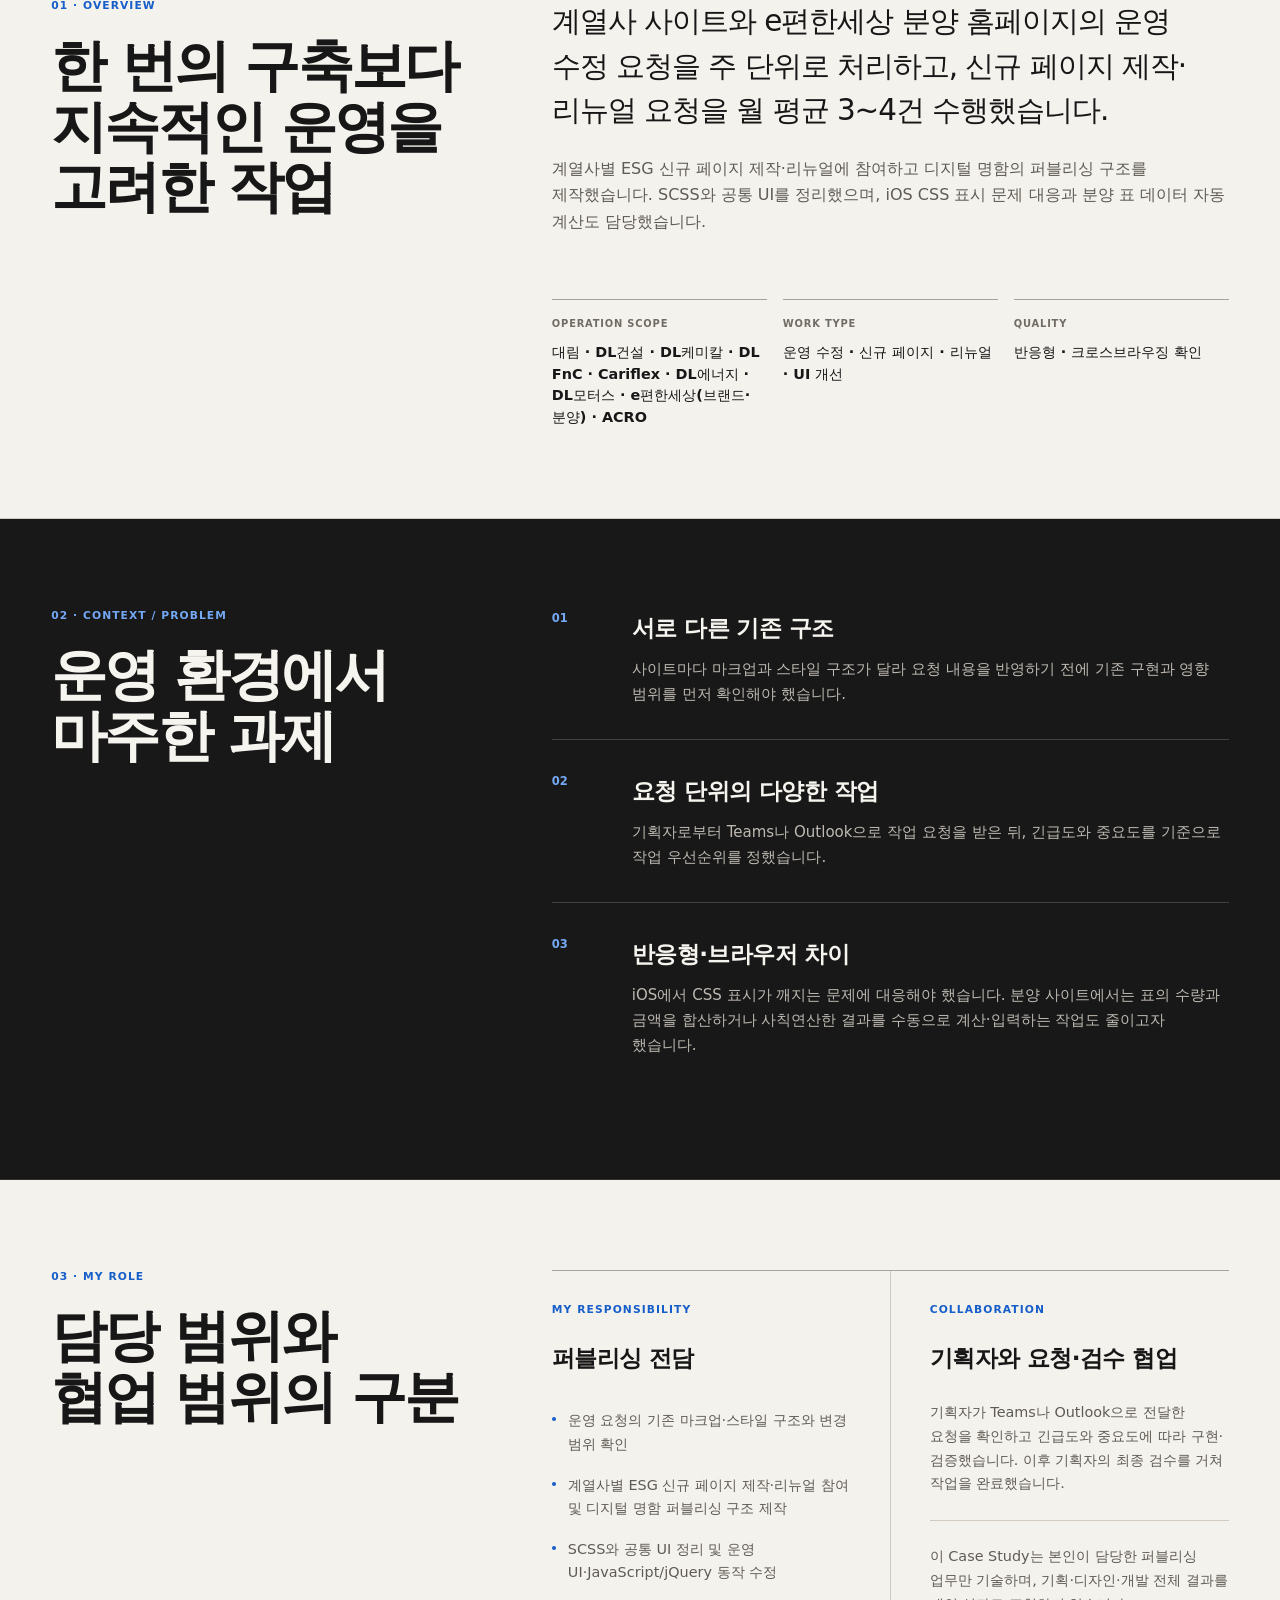
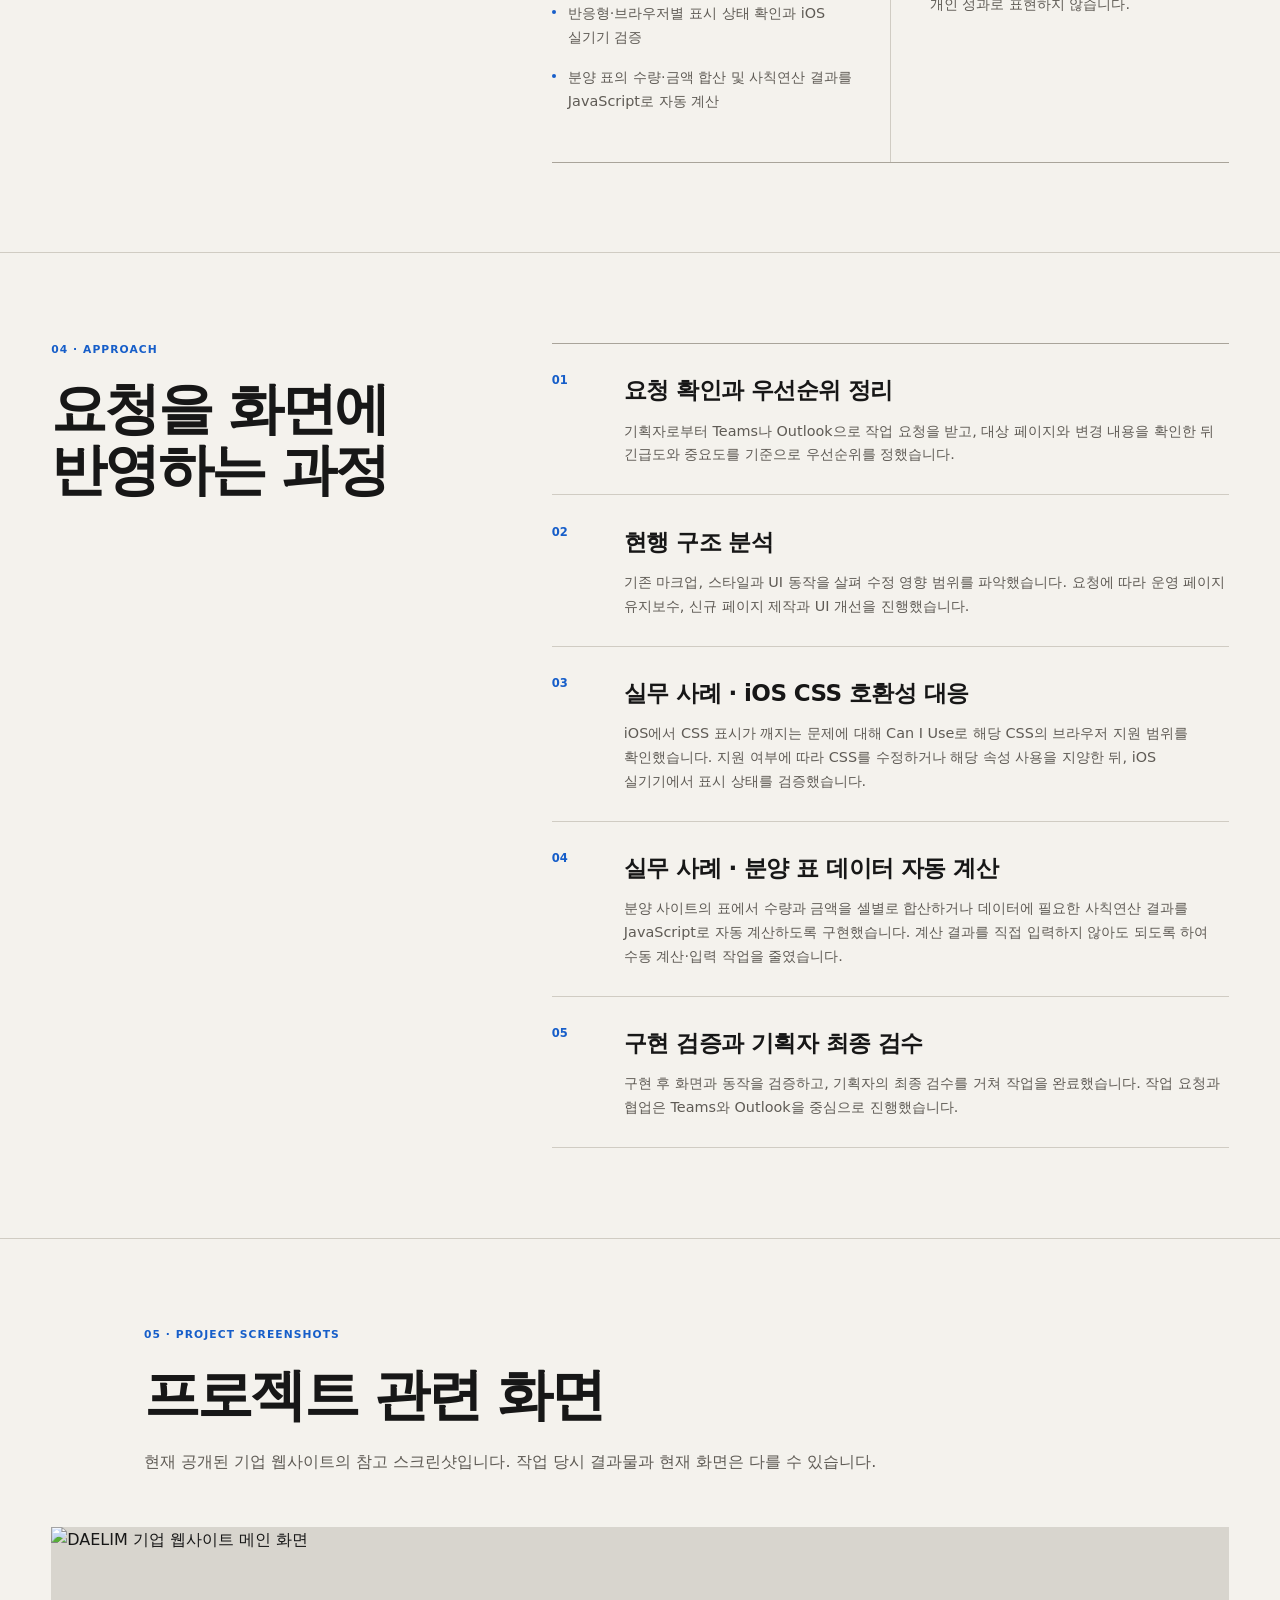
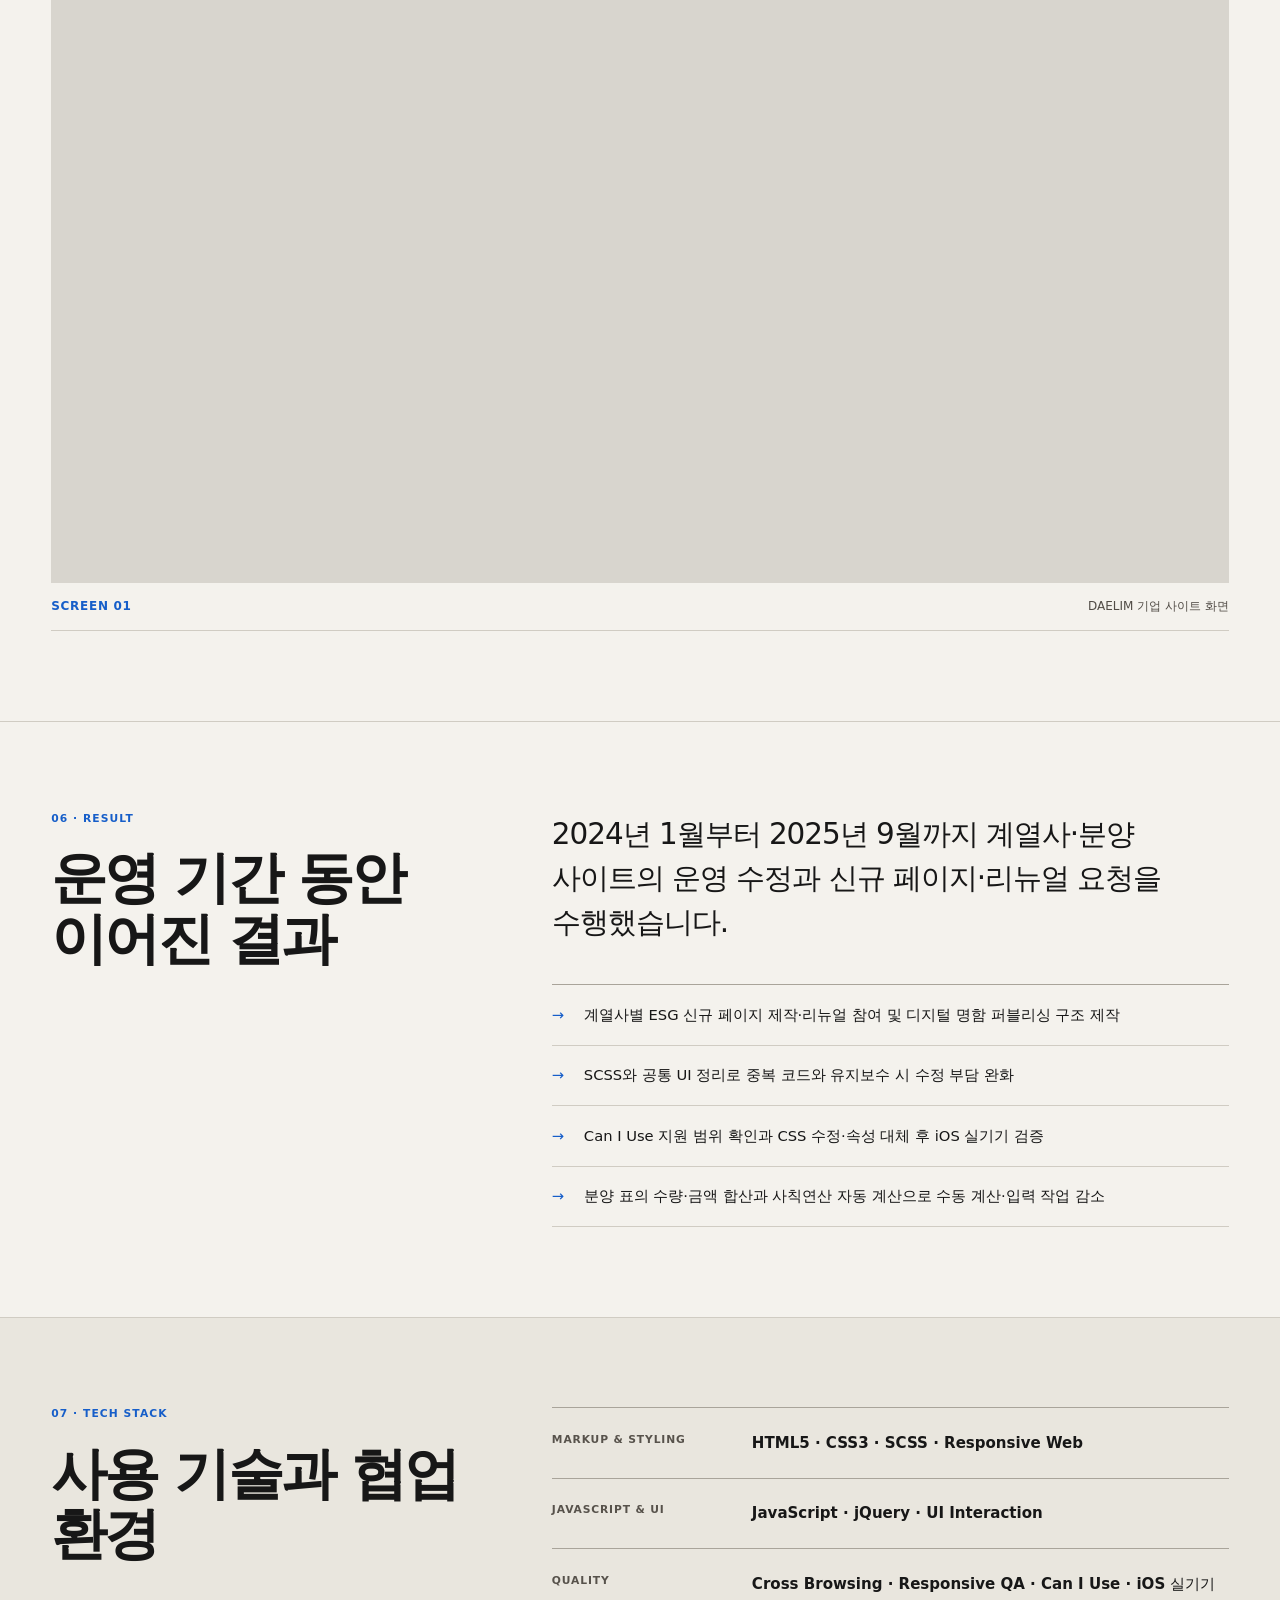
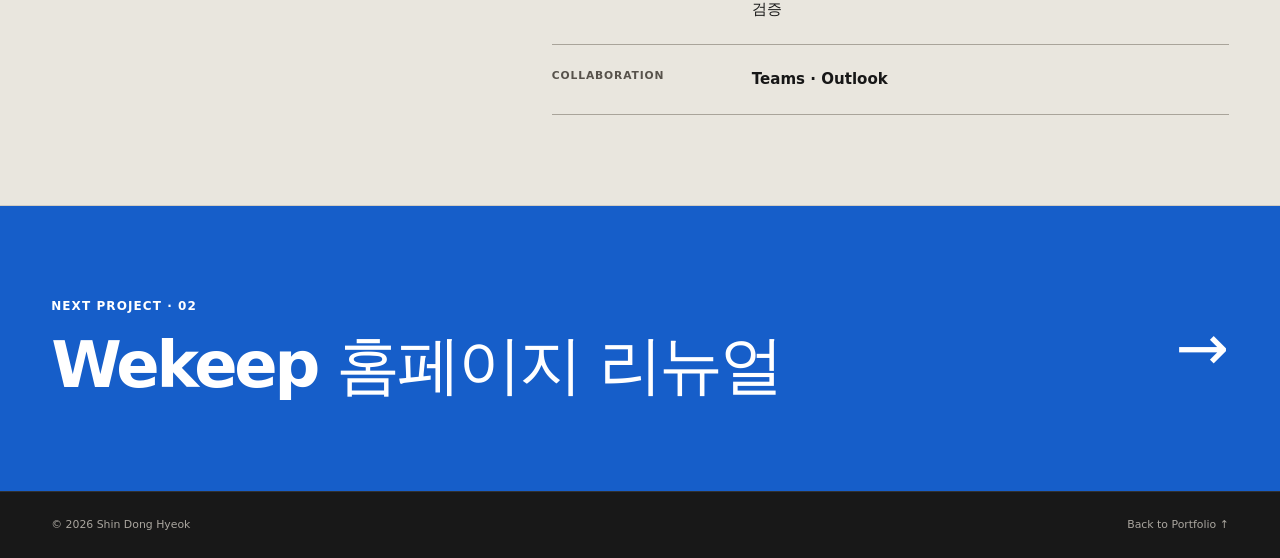
==== commit ad3c2018: "Refresh portfolio content and finalize presentation" ====
--- a/projects/dealim.html
+++ b/projects/dealim.html
@@ -37,7 +37,7 @@
     "description": "DAELIM 계열사 및 브랜드 웹사이트 운영 퍼블리싱 사례",
     "image": "https://madebyele.github.io/assets/pj001.jpg",
     "dateCreated": "2024-01",
-    "dateModified": "2026-09-21",
+    "dateModified": "2026-10-26",
     "inLanguage": "ko-KR",
     "keywords": ["웹 퍼블리싱", "운영 유지보수", "SCSS", "반응형", "크로스브라우징", "jQuery"],
     "author": {"@type": "Person", "name": "신동혁", "url": "https://madebyele.github.io/"}
@@ -69,17 +69,17 @@
           <div><p class="case-eyebrow">Operation · Maintenance · Web Publishing</p><h1 id="case-title">DAELIM 계열사 웹사이트<br>운영 및 유지보수</h1></div>
         </div>
         <div class="case-hero__summary">
-          <p>대림, DL건설, DL케미칼, DL FnC, Cariflex, DL에너지, DL모터스, e편한세상(브랜드·분양), ACRO의 웹사이트 운영을 담당했습니다. 운영 페이지 유지보수, 신규 페이지 제작과 UI 개선을 수행했습니다.</p>
+          <p>디플럭스씨앤씨 소속으로 대림 IT사업부에 현장 파견되어 계열사·분양 사이트 운영 퍼블리싱을 전담했습니다. 운영 수정과 신규 페이지 제작·리뉴얼, UI 개선을 담당했습니다.</p>
           <dl class="case-meta" aria-label="프로젝트 기본 정보"><div><dt>Company</dt><dd>디플럭스씨앤씨</dd></div><div><dt>Period</dt><dd><time datetime="2024-01">2024.01</time>–<time datetime="2025-09">2025.09</time></dd></div><div><dt>Project Type</dt><dd>운영 · 유지보수</dd></div><div><dt>My Role</dt><dd>Web Publishing 전담</dd></div></dl>
         </div>
       </div>
-      <figure class="case-hero__visual case-container-wide fade-up"><img src="../assets/pj001.jpg" width="1600" height="792" alt="현재 확인 가능한 DL E&amp;C와 DL건설 웹사이트 메인 화면" fetchpriority="high" decoding="async"><figcaption>현재 서비스 참고 화면입니다. 작업 당시 구현 화면인지 확인되지 않았으며, 담당 범위는 아래 설명을 기준으로 확인해 주세요.</figcaption></figure>
+      <figure class="case-hero__visual case-container-wide fade-up"><img src="../assets/pj001.jpg" width="1600" height="792" alt="현재 확인 가능한 DL E&amp;C와 DL건설 웹사이트 메인 화면" fetchpriority="high" decoding="async"><figcaption>해당 기업의 참고 스크린샷입니다. 현재 화면은 작업 당시 결과물과 다를 수 있습니다.</figcaption></figure>
     </section>
 
     <section class="case-section" id="overview" aria-labelledby="overview-title">
       <div class="case-container case-section__grid">
         <div class="case-section__heading fade-up"><p class="case-section__index">01 · Overview</p><h2 id="overview-title">한 번의 구축보다<br>지속적인 운영을 고려한 작업</h2></div>
-        <div class="case-section__content fade-up"><p class="case-lead">서로 다른 구조를 가진 복수 사이트에서 들어오는 요청을 확인하고, 기존 서비스에 미치는 영향을 살핀 뒤 퍼블리싱 작업을 진행했습니다.</p><p>업무 비중은 운영 페이지 유지보수 약 50%, 신규 페이지 제작 약 25%, UI 개선 약 25%였습니다. iOS에서 발생한 CSS 표시 문제에 대응하고, 분양 사이트의 표 데이터 계산을 JavaScript로 자동화하는 작업도 진행했습니다.</p><dl class="overview-facts"><div><dt>Operation Scope</dt><dd>대림 · DL건설 · DL케미칼 · DL FnC · Cariflex · DL에너지 · DL모터스 · e편한세상(브랜드·분양) · ACRO</dd></div><div><dt>Work Type</dt><dd>운영 페이지 유지보수 약 50% · 신규 페이지 약 25% · UI 개선 약 25%</dd></div><div><dt>Quality</dt><dd>반응형 · 크로스브라우징 확인</dd></div></dl></div>
+        <div class="case-section__content fade-up"><p class="case-lead">계열사 사이트와 e편한세상 분양 홈페이지의 운영 수정 요청을 주 단위로 처리하고, 신규 페이지 제작·리뉴얼 요청을 월 평균 3~4건 수행했습니다.</p><p>계열사별 ESG 신규 페이지 제작·리뉴얼에 참여하고 디지털 명함의 퍼블리싱 구조를 제작했습니다. SCSS와 공통 UI를 정리했으며, iOS CSS 표시 문제 대응과 분양 표 데이터 자동 계산도 담당했습니다.</p><dl class="overview-facts"><div><dt>Operation Scope</dt><dd>대림 · DL건설 · DL케미칼 · DL FnC · Cariflex · DL에너지 · DL모터스 · e편한세상(브랜드·분양) · ACRO</dd></div><div><dt>Work Type</dt><dd>운영 수정 · 신규 페이지 · 리뉴얼 · UI 개선</dd></div><div><dt>Quality</dt><dd>반응형 · 크로스브라우징 확인</dd></div></dl></div>
       </div>
     </section>
 
@@ -93,7 +93,7 @@
     <section class="case-section" id="role" aria-labelledby="role-title">
       <div class="case-container case-section__grid">
         <div class="case-section__heading fade-up"><p class="case-section__index">03 · My Role</p><h2 id="role-title">담당 범위와<br>협업 범위의 구분</h2></div>
-        <div class="role-boundary fade-up"><section><p class="boundary-label">My Responsibility</p><h3>퍼블리싱 전담</h3><ul><li>요청 화면의 기존 마크업과 스타일 구조 확인</li><li>신규 페이지 제작 및 페이지 리뉴얼 퍼블리싱</li><li>운영 UI 수정과 JavaScript/jQuery 인터랙션 대응</li><li>반응형 화면과 브라우저별 표시 상태 확인</li><li>분양 표의 수량·금액 합산 및 사칙연산 결과를 JavaScript로 자동 계산</li></ul></section><section><p class="boundary-label">Collaboration</p><h3>기획자와 요청·검수 협업</h3><p>기획자가 Teams나 Outlook으로 전달한 요청을 확인하고 긴급도와 중요도에 따라 구현·검증했습니다. 이후 기획자의 최종 검수를 거쳐 작업을 완료했습니다.</p><p class="boundary-note">이 Case Study는 본인이 담당한 퍼블리싱 업무만 기술하며, 기획·디자인·개발 전체 결과를 개인 성과로 표현하지 않습니다.</p></section></div>
+        <div class="role-boundary fade-up"><section><p class="boundary-label">My Responsibility</p><h3>퍼블리싱 전담</h3><ul><li>운영 요청의 기존 마크업·스타일 구조와 변경 범위 확인</li><li>계열사별 ESG 신규 페이지 제작·리뉴얼 참여 및 디지털 명함 퍼블리싱 구조 제작</li><li>SCSS와 공통 UI 정리 및 운영 UI·JavaScript/jQuery 동작 수정</li><li>반응형·브라우저별 표시 상태 확인과 iOS 실기기 검증</li><li>분양 표의 수량·금액 합산 및 사칙연산 결과를 JavaScript로 자동 계산</li></ul></section><section><p class="boundary-label">Collaboration</p><h3>기획자와 요청·검수 협업</h3><p>기획자가 Teams나 Outlook으로 전달한 요청을 확인하고 긴급도와 중요도에 따라 구현·검증했습니다. 이후 기획자의 최종 검수를 거쳐 작업을 완료했습니다.</p><p class="boundary-note">이 Case Study는 본인이 담당한 퍼블리싱 업무만 기술하며, 기획·디자인·개발 전체 결과를 개인 성과로 표현하지 않습니다.</p></section></div>
       </div>
     </section>
 
@@ -102,10 +102,10 @@
     </section>
 
     <section class="case-section case-screens" id="screens" aria-labelledby="screens-title">
-      <div class="case-container case-section__heading case-section__heading--wide fade-up"><p class="case-section__index">05 · Project Screenshots</p><h2 id="screens-title">프로젝트 관련 화면</h2><p>현재 공개된 서비스의 참고 화면입니다. 작업 당시 구현 화면인지 확인되지 않았습니다.</p></div>
+      <div class="case-container case-section__heading case-section__heading--wide fade-up"><p class="case-section__index">05 · Project Screenshots</p><h2 id="screens-title">프로젝트 관련 화면</h2><p>현재 공개된 기업 웹사이트의 참고 스크린샷입니다. 작업 당시 결과물과 현재 화면은 다를 수 있습니다.</p></div>
       <div class="case-container-wide screen-list"><figure class="screen-figure fade-up"><img src="../assets/pj002.jpg" width="1600" height="892" alt="DAELIM 기업 웹사이트 메인 화면" loading="lazy" decoding="async"><figcaption><span>Screen 01</span>DAELIM 기업 사이트 화면</figcaption></figure></div>
     </section>
-    <section class="case-section" aria-labelledby="result-title"><div class="case-container case-section__grid"><div class="case-section__heading fade-up"><p class="case-section__index">06 · Result</p><h2 id="result-title">운영 기간 동안 이어진 결과</h2></div><div class="case-section__content fade-up"><p class="case-lead">2024년 1월부터 2025년 9월까지 복수 사이트의 퍼블리싱 요청을 지속적으로 수행했습니다.</p><ul class="result-list"><li>계열사 및 브랜드 사이트의 운영 페이지 유지보수, 신규 페이지 제작과 UI 개선</li><li>Can I Use 지원 범위 확인과 CSS 수정 후 iOS 실기기에서 표시 상태 검증</li><li>분양 표의 수량·금액 합산과 사칙연산 자동 계산으로 수동 계산·입력 감소</li></ul></div></div></section>
+    <section class="case-section" aria-labelledby="result-title"><div class="case-container case-section__grid"><div class="case-section__heading fade-up"><p class="case-section__index">06 · Result</p><h2 id="result-title">운영 기간 동안 이어진 결과</h2></div><div class="case-section__content fade-up"><p class="case-lead">2024년 1월부터 2025년 9월까지 계열사·분양 사이트의 운영 수정과 신규 페이지·리뉴얼 요청을 수행했습니다.</p><ul class="result-list"><li>계열사별 ESG 신규 페이지 제작·리뉴얼 참여 및 디지털 명함 퍼블리싱 구조 제작</li><li>SCSS와 공통 UI 정리로 중복 코드와 유지보수 시 수정 부담 완화</li><li>Can I Use 지원 범위 확인과 CSS 수정·속성 대체 후 iOS 실기기 검증</li><li>분양 표의 수량·금액 합산과 사칙연산 자동 계산으로 수동 계산·입력 작업 감소</li></ul></div></div></section>
 
     <section class="case-section case-section--muted" aria-labelledby="stack-title"><div class="case-container case-section__grid"><div class="case-section__heading fade-up"><p class="case-section__index">07 · Tech Stack</p><h2 id="stack-title">사용 기술과 협업 환경</h2></div><dl class="stack-list fade-up"><div><dt>Markup &amp; Styling</dt><dd>HTML5 · CSS3 · SCSS · Responsive Web</dd></div><div><dt>JavaScript &amp; UI</dt><dd>JavaScript · jQuery · UI Interaction</dd></div><div><dt>Quality</dt><dd>Cross Browsing · Responsive QA · Can I Use · iOS 실기기 검증</dd></div><div><dt>Collaboration</dt><dd>Teams · Outlook</dd></div></dl></div></section>
 
